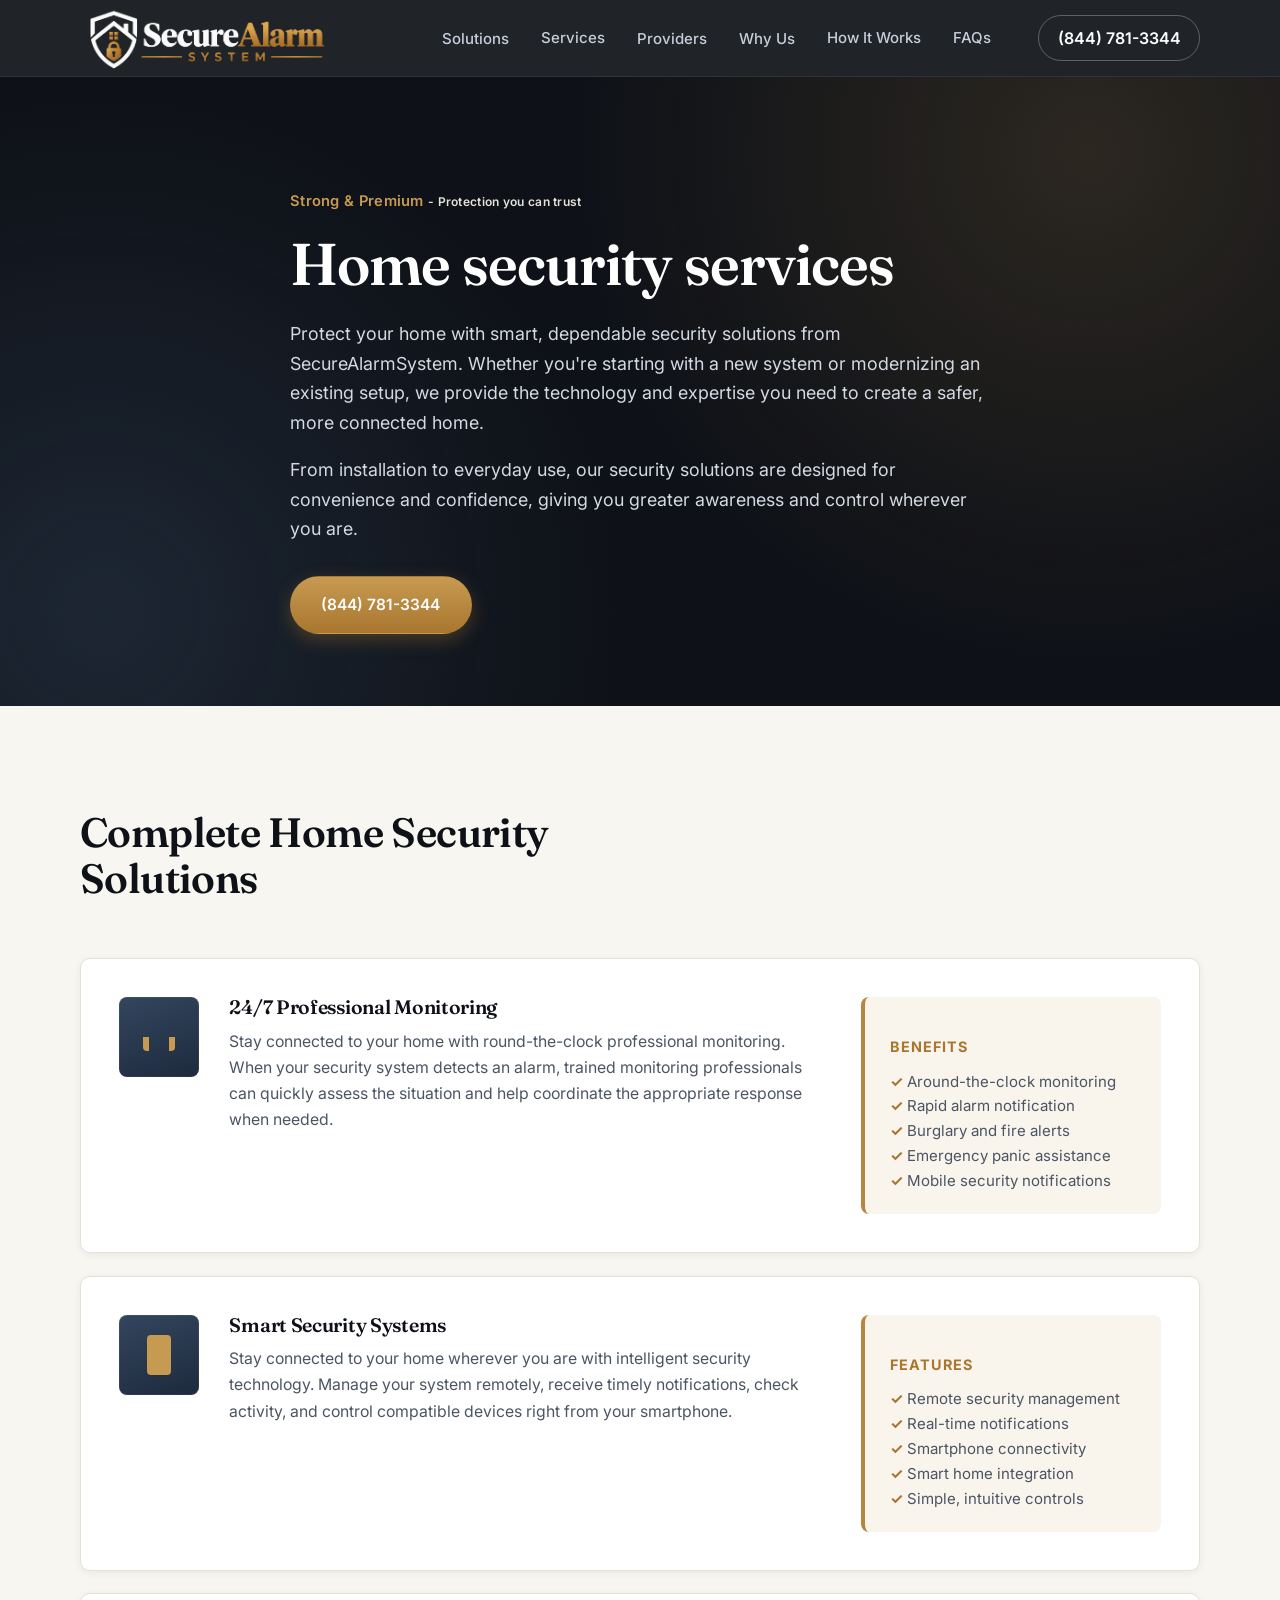
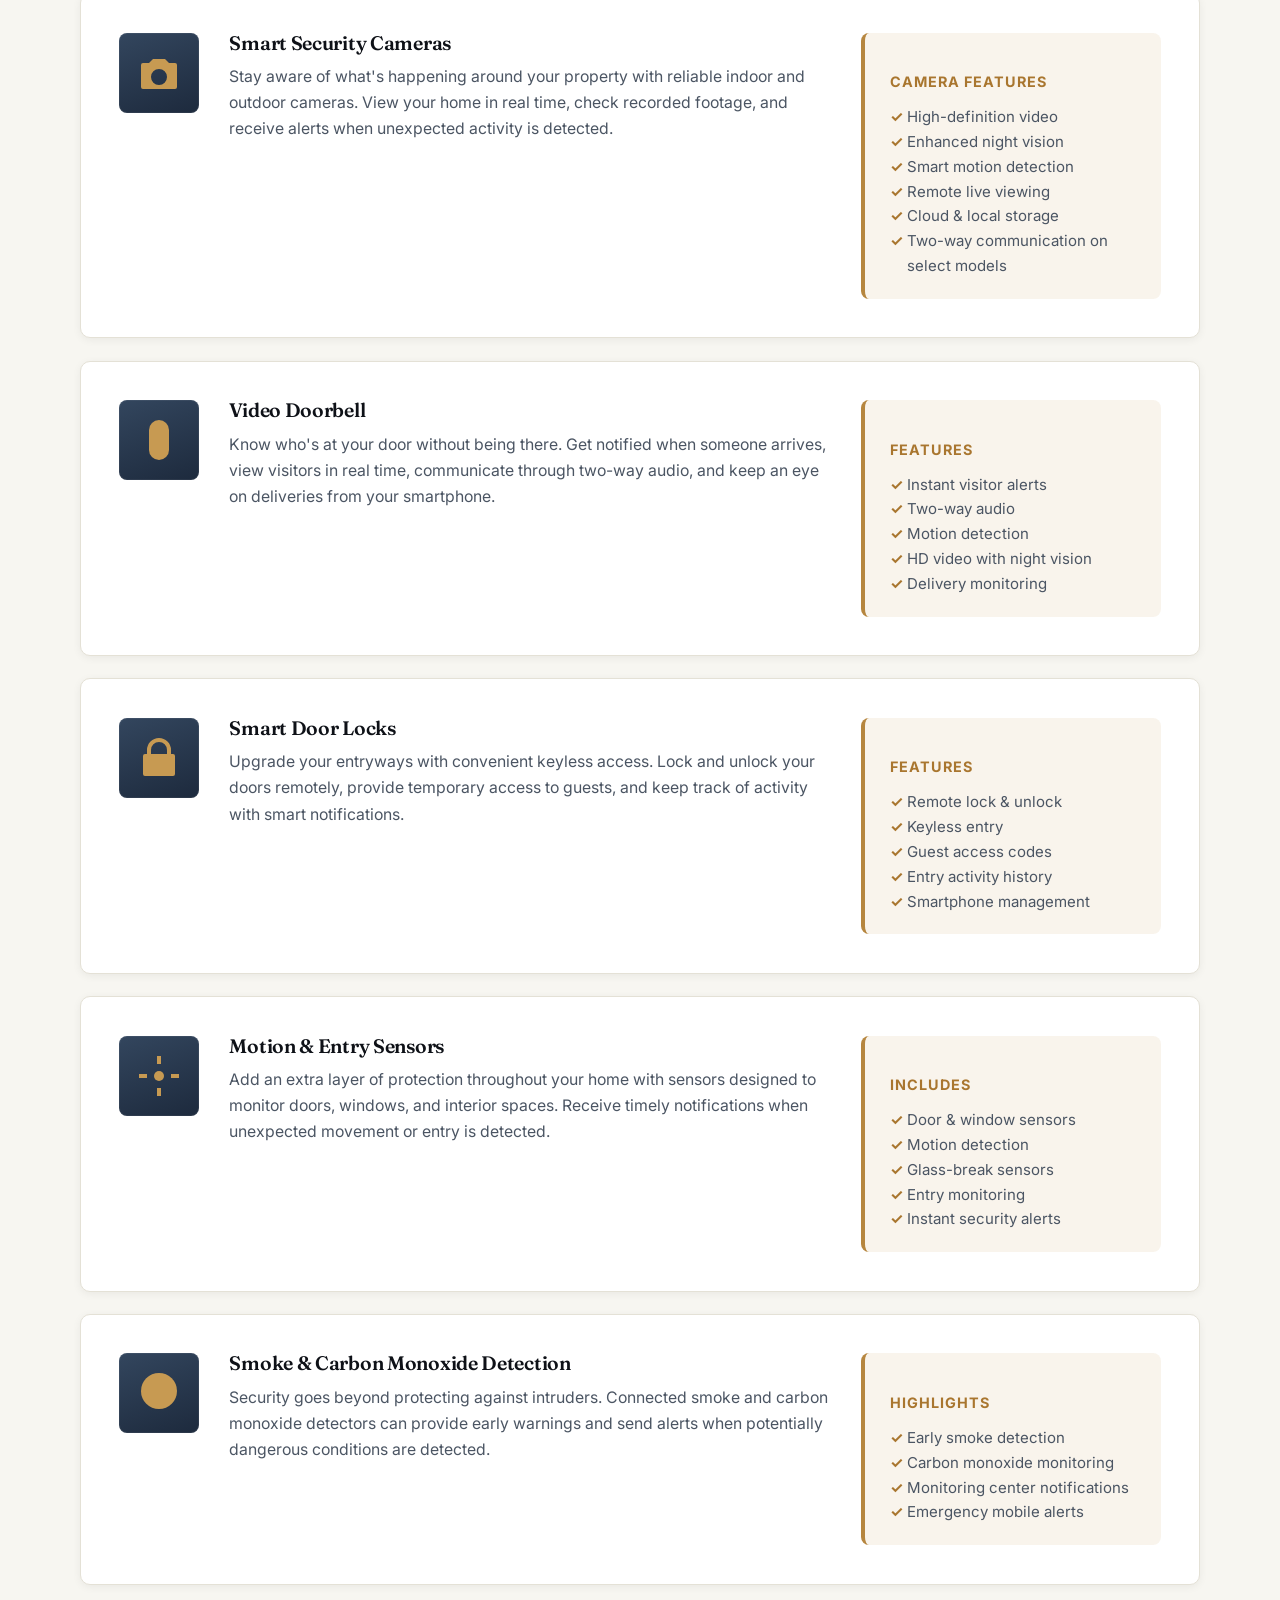
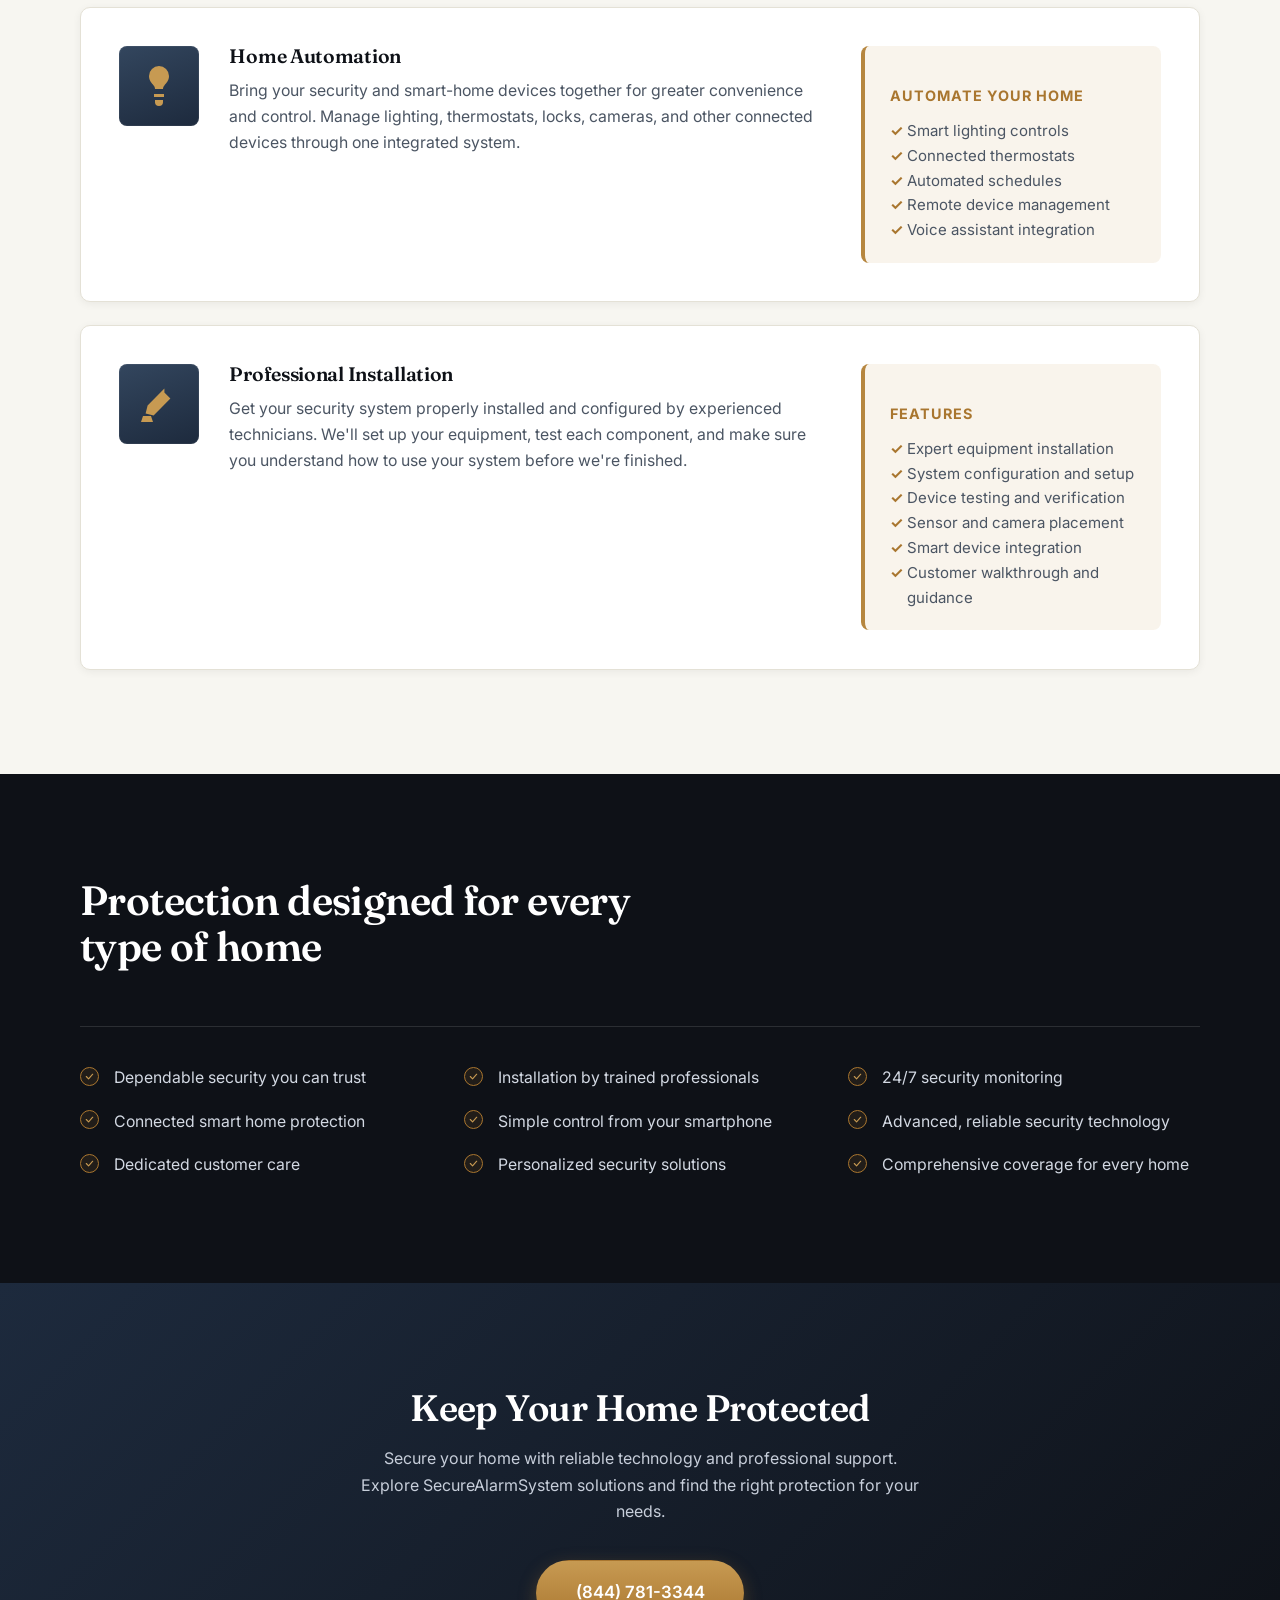
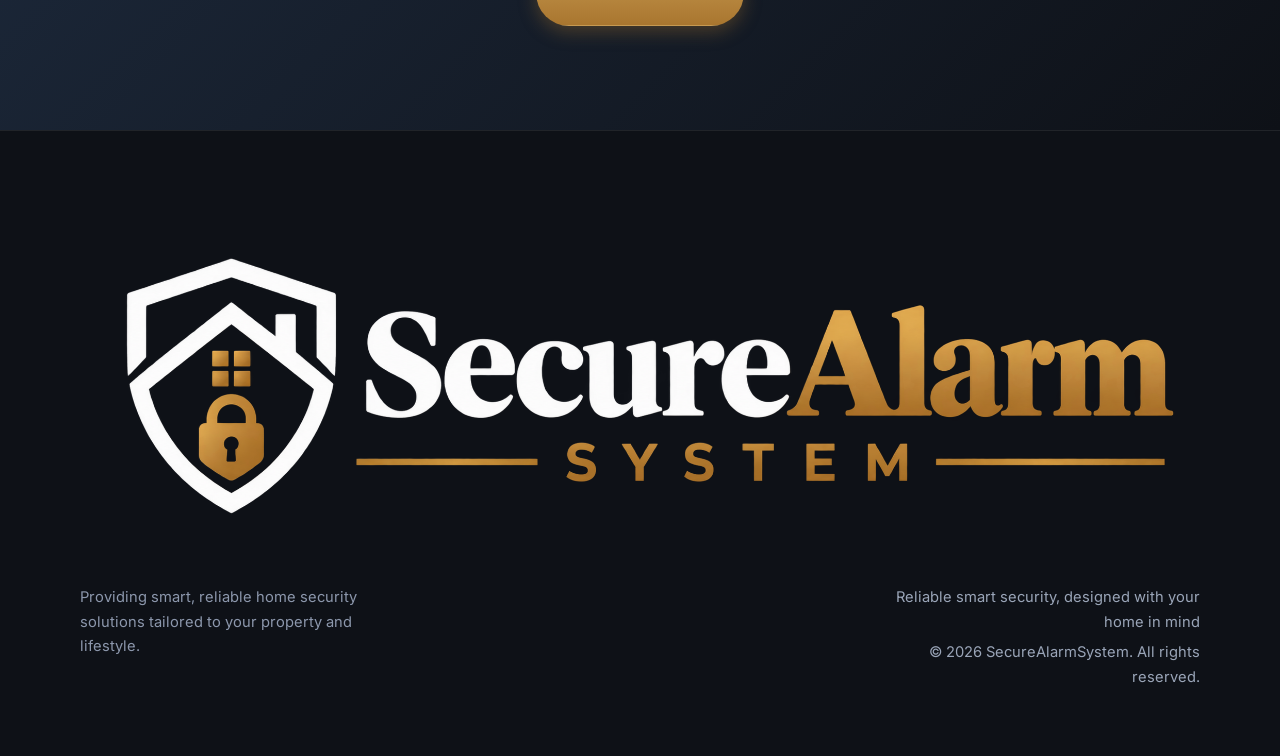
==== services.html @ 773af035 "Initial commit" ====
<!DOCTYPE html>
<html lang="en">

<head>
  <meta charset="UTF-8">
  <meta name="viewport" content="width=device-width, initial-scale=1.0">
  <title>Home Security Services | SecureAlarmSystem</title>
  <link rel="preconnect" href="https://fonts.googleapis.com">
  <link rel="preconnect" href="https://fonts.gstatic.com" crossorigin>
  <link
    href="https://fonts.googleapis.com/css2?family=Fraunces:opsz,wght@9..144,500;9..144,600;9..144,700;9..144,900&family=Inter:wght@400;500;600;700&display=swap"
    rel="stylesheet">
  <link rel="stylesheet" href="assets/css/styles.css">
</head>

<body>

  <!-- ============ HEADER ============ -->
  <header class="site-header" id="siteHeader">
    <div class="header-inner">
      <a href="index.html" class="logo">
        <img src="/assets/images/logo.png" width=250/>
      </a>

      <nav class="main-nav" id="mainNav">
        <ul>
          <li class="has-dropdown">
            <button class="nav-link dropdown-toggle" aria-expanded="false">Solutions</button>
            <ul class="dropdown">
              <li><a href="index.html#alarms">Complete Security Systems</a></li>
              <li><a href="index.html#cameras">Smart Camera Solutions</a></li>
              <li><a href="index.html#doorbell">Doorbell Security</a></li>
              <li><a href="index.html#locks">Keyless Entry Solutions</a></li>
              <li><a href="index.html#sensors">Perimeter &amp; Motion Protection</a></li>
              <li><a href="index.html#smoke">Fire &amp; Carbon Monoxide Protection</a></li>
            </ul>
          </li>
          <li><a class="nav-link" href="services.html">Services</a></li>
          <li class="has-dropdown">
            <button class="nav-link dropdown-toggle" aria-expanded="false">Providers</button>
            <ul class="dropdown">
              <li><a href="brands/adt.html">ADT</a></li>
              <li><a href="brands/vivint.html">Vivint</a></li>
            </ul>
          </li>
          <li class="has-dropdown">
            <button class="nav-link dropdown-toggle" aria-expanded="false">Why Us</button>
            <ul class="dropdown">
              <li><a href="index.html#technology">Smart Technology</a></li>
              <li><a href="index.html#custom">Customized Protection</a></li>
              <li><a href="index.html#support">Customer Support</a></li>
            </ul>
          </li>
          <li><a class="nav-link" href="index.html#how-it-works">How It Works</a></li>
          <li><a class="nav-link" href="index.html#faqs">FAQs</a></li>
        </ul>
      </nav>

      <a href="tel:+18447813344" class="header-phone">(844) 781-3344</a>
      <button class="menu-toggle" id="menuToggle" aria-label="Toggle menu" aria-expanded="false">
        <span></span><span></span><span></span>
      </button>
    </div>
  </header>

  <!-- ============ PAGE HERO ============ -->
  <section class="hero hero-compact">
    <div class="hero-inner hero-inner-compact">
      <div class="hero-copy">
        <p class="hero-kicker">Strong & Premium <span style="color: var(--line); font-size: 12px;"> - Protection you can
            trust</span></p>
        <h1>Home security services</h1>
        <p class="hero-lead">
          Protect your home with smart, dependable security solutions from SecureAlarmSystem. Whether you're starting with a
          new system or modernizing an existing setup, we provide the technology and expertise you need to create a
          safer, more connected home.
        </p>
        <p class="hero-lead">
          From installation to everyday use, our security solutions are designed for convenience and confidence, giving
          you greater awareness and control wherever you are.
        </p>
        <div class="hero-actions">
          <a href="tel:+18447813344" class="btn btn-primary">(844) 781-3344</a>
        </div>
      </div>
    </div>
  </section>

  <!-- ============ SERVICES LIST ============ -->
  <section class="services" id="services">
    <div class="section-inner">
      <div class="section-head">
        <h2>Complete Home Security Solutions</h2>
      </div>

      <div class="service-rows">
        <div class="service-row">
          <div class="service-content">
            <span class="service-icon" data-icon="monitoring"></span>
            <div class="service-description">
              <h3>24/7 Professional Monitoring</h3>
              <p>Stay connected to your home with round-the-clock professional monitoring. When your security system
                detects an alarm, trained monitoring professionals can quickly assess the situation and help coordinate
                the appropriate response when needed.</p>
            </div>
            <div class="service-features">
              <p class="service-label">Benefits</p>
              <ul class="feature-list">
                <li>Around-the-clock monitoring</li>
                <li>Rapid alarm notification</li>
                <li>Burglary and fire alerts</li>
                <li>Emergency panic assistance</li>
                <li>Mobile security notifications</li>
              </ul>
            </div>
          </div>
        </div>

        <div class="service-row">
          <div class="service-content">
            <span class="service-icon" data-icon="smart"></span>
            <div class="service-description">
              <h3>Smart Security Systems</h3>
              <p>Stay connected to your home wherever you are with intelligent security technology. Manage your system
                remotely, receive timely notifications, check activity, and control compatible devices right from your
                smartphone.</p>
            </div>
            <div class="service-features">
              <p class="service-label">Features</p>
              <ul class="feature-list">
                <li>Remote security management</li>
                <li>Real-time notifications</li>
                <li>Smartphone connectivity</li>
                <li>Smart home integration</li>
                <li>Simple, intuitive controls</li>
              </ul>
            </div>
          </div>
        </div>

        <div class="service-row">
          <div class="service-content">
            <span class="service-icon" data-icon="camera"></span>
            <div class="service-description">
              <h3>Smart Security Cameras</h3>
              <p>Stay aware of what's happening around your property with reliable indoor and outdoor cameras. View your
                home in real time, check recorded footage, and receive alerts when unexpected activity is detected.</p>
            </div>
            <div class="service-features">
              <p class="service-label">Camera Features</p>
              <ul class="feature-list">
                <li>High-definition video</li>
                <li>Enhanced night vision</li>
                <li>Smart motion detection</li>
                <li>Remote live viewing</li>
                <li>Cloud &amp; local storage</li>
                <li>Two-way communication on select models</li>
              </ul>
            </div>
          </div>
        </div>

        <div class="service-row">
          <div class="service-content">
            <span class="service-icon" data-icon="doorbell"></span>
            <div class="service-description">
              <h3>Video Doorbell</h3>
              <p>Know who's at your door without being there. Get notified when someone arrives, view visitors in real
                time, communicate through two-way audio, and keep an eye on deliveries from your smartphone.</p>

            </div>
            <div class="service-features">
              <p class="service-label">Features</p>
              <ul class="feature-list">
                <li>Instant visitor alerts</li>
                <li>Two-way audio</li>
                <li>Motion detection</li>
                <li>HD video with night vision</li>
                <li>Delivery monitoring</li>
              </ul>
            </div>

          </div>
        </div>

        <div class="service-row">
          <div class="service-content">
            <span class="service-icon" data-icon="lock"></span>
            <div class="service-description">
              <h3>Smart Door Locks</h3>
              <p>Upgrade your entryways with convenient keyless access. Lock and unlock your doors remotely, provide
                temporary access to guests, and keep track of activity with smart notifications.</p>

            </div>
            <div class="service-features">
              <p class="service-label">Features</p>
              <ul class="feature-list">
                <li>Remote lock &amp; unlock</li>
                <li>Keyless entry</li>
                <li>Guest access codes</li>
                <li>Entry activity history</li>
                <li>Smartphone management</li>
              </ul>
            </div>
          </div>
        </div>

        <div class="service-row">
          <div class="service-content">
            <span class="service-icon" data-icon="sensor"></span>
            <div class="service-description">
              <h3>Motion &amp; Entry Sensors</h3>
              <p>Add an extra layer of protection throughout your home with sensors designed to monitor doors, windows,
                and interior spaces. Receive timely notifications when unexpected movement or entry is detected.</p>
            </div>
            <div class="service-features">
              <p class="service-label">Includes</p>
              <ul class="feature-list">
                <li>Door &amp; window sensors</li>
                <li>Motion detection</li>
                <li>Glass-break sensors</li>
                <li>Entry monitoring</li>
                <li>Instant security alerts</li>
              </ul>
            </div>
          </div>
        </div>

        <div class="service-row">
          <div class="service-content">
            <span class="service-icon" data-icon="smoke"></span>
            <div class="service-description">
              <h3>Smoke &amp; Carbon Monoxide Detection</h3>
              <p>Security goes beyond protecting against intruders. Connected smoke and carbon monoxide detectors can
                provide early warnings and send alerts when potentially dangerous conditions are detected.</p>
            </div>
            <div class="service-features">
              <p class="service-label">Highlights</p>
              <ul class="feature-list">
                <li>Early smoke detection</li>
                <li>Carbon monoxide monitoring</li>
                <li>Monitoring center notifications</li>
                <li>Emergency mobile alerts</li>
              </ul>
            </div>
          </div>
        </div>

        <div class="service-row">
          <div class="service-content">
            <span class="service-icon" data-icon="automation"></span>
            <div class="service-description">

              <h3>Home Automation</h3>
              <p>Bring your security and smart-home devices together for greater convenience and control. Manage
                lighting,
                thermostats, locks, cameras, and other connected devices through one integrated system.</p>
            </div>
            <div class="service-features">
              <p class="service-label">Automate Your Home</p>
              <ul class="feature-list">
                <li>Smart lighting controls</li>
                <li>Connected thermostats</li>
                <li>Automated schedules</li>
                <li>Remote device management</li>
                <li>Voice assistant integration</li>
              </ul>
            </div>
          </div>
        </div>

        <div class="service-row">
          <div class="service-content">
            <span class="service-icon" data-icon="install"></span>
            <div class="service-description">

              <h3>Professional Installation</h3>
              <p>Get your security system properly installed and configured by experienced technicians. We'll set up
                your
                equipment, test each component, and make sure you understand how to use your system before we're
                finished.
              </p>
            </div>
            <div class="service-features">
              <p class="service-label">Features</p>
              <ul class="feature-list">
                <li>Expert equipment installation</li>
                <li>System configuration and setup</li>
                <li>Device testing and verification</li>
                <li>Sensor and camera placement</li>
                <li>Smart device integration</li>
                <li>Customer walkthrough and guidance</li>
              </ul>
            </div>
          </div>
        </div>

      </div>
    </div>
  </section>

  <!-- ============ WHY CHOOSE ============ -->
  <section class="why-choose">
    <div class="section-inner">
      <div class="section-head light">
        <h2>Protection designed for every type of home</h2>
      </div>

      <ul class="checklist">
        <li>Dependable security you can trust</li>
        <li>Installation by trained professionals</li>
        <li>24/7 security monitoring</li>
        <li>Connected smart home protection</li>
        <li>Simple control from your smartphone</li>
        <li>Advanced, reliable security technology</li>
        <li>Dedicated customer care</li>
        <li>Personalized security solutions</li>
        <li>Comprehensive coverage for every home</li>
      </ul>
    </div>
  </section>

  <!-- ============ CTA ============ -->
  <section class="cta">
    <div class="section-inner cta-inner">
      <h2>Keep Your Home Protected</h2>
      <p>Secure your home with reliable technology and professional support. Explore SecureAlarmSystem solutions and find
        the right protection for your needs.</p>
      <a href="tel:+18447813344" class="btn btn-primary btn-large">(844) 781-3344</a>
    </div>
  </section>

  <!-- ============ FOOTER ============ -->
  <footer class="site-footer">
    <div class="section-inner footer-inner">
      <a href="#" class="logo footer-logo"><img src="/assets/images/logo.png"/></a>
      <div class="parent">
        <div>
          <p>Providing smart, reliable home security solutions tailored to your property and lifestyle.</p>
        </div>
        <div class="footer-tagline">
          <p>Reliable smart security, designed with your home in mind</p>
          <p class="footer-copy">&copy; 2026 SecureAlarmSystem. All rights reserved.</p>
        </div>
      </div>
    </div>
  </footer>

  <button id="backToTop" class="back-to-top" aria-label="Back to top">&uarr;</button>

  <script src="https://code.jquery.com/jquery-3.7.1.min.js"></script>
  <script src="assets/js/script.js"></script>
</body>

</html>
---- assets/css/styles.css ----
/* =========================================================
   HomeSafeAlarm — stylesheet
   Palette (premium, product-brand direction):
     --ink       #0E1117  (obsidian — dark sections/text)
     --ink-2     #171B24  (raised panel on obsidian)
     --steel     #1D2A3D  (deep graphite-blue — brand dark)
     --steel-2   #33465E  (illustration line blue)
     --brass     #A9762F  (signature accent — metal/vault, not a stock orange)
     --brass-lt  #C79A52  (accent hover / gradient highlight)
     --paper     #F7F6F1  (warm bone background)
     --line      #E4E1D6  (hairline borders on paper)
     --slate     #4B5563  (body text)
   Type:
     Display/headings: 'Fraunces' (optical-size serif — confident, editorial)
     Body / UI:         'Inter'
   Edit the :root variables below to re-theme the whole site.
   ========================================================= */

:root {
  --ink: #0E1117;
  --ink-2: #171B24;
  --steel: #1D2A3D;
  --steel-2: #33465E;
  --brass: #A9762F;
  --brass-lt: #C79A52;
  --paper: #F7F6F1;
  --line: #E4E1D6;
  --slate: #4B5563;
  --white: #FFFFFF;

  /* legacy aliases kept so every component below still resolves */
  --amber: var(--brass);
  --amber-dark: #8E6226;

  --font-head: 'Fraunces', Georgia, serif;
  --font-body: 'Inter', Arial, sans-serif;

  --max-w: 1200px;
  --radius: 10px;
  --radius-sm: 8px;
  --radius-pill: 999px;

  --shadow-sm: 0 2px 8px rgba(14, 17, 23, .06);
  --shadow-md: 0 12px 32px rgba(14, 17, 23, .10);
  --shadow-lg: 0 24px 60px rgba(14, 17, 23, .20);
}

*,
*::before,
*::after {
  box-sizing: border-box;
}

html {
  scroll-behavior: smooth;
}

body {
  margin: 0;
  font-family: var(--font-body);
  color: var(--slate);
  background: var(--paper);
  line-height: 1.65;
  -webkit-font-smoothing: antialiased;
}

h1,
h2,
h3 {
  font-family: var(--font-head);
  font-optical-sizing: auto;
  color: var(--ink);
  margin: 0;
  line-height: 1.12;
  letter-spacing: -0.015em;
  font-weight: 600;
}

p {
  margin: 0 0 1em;
}

a {
  color: inherit;
  text-decoration: none;
}

ul,
ol {
  list-style: none;
  margin: 0;
  padding: 0;
}

img,
svg {
  display: block;
  max-width: 100%;
}

button {
  font-family: inherit;
  cursor: pointer;
}

:focus-visible {
  outline: 2px solid var(--brass);
  outline-offset: 3px;
}

.section-inner {
  max-width: var(--max-w);
  margin: 0 auto;
  padding: 6.5rem 2.5rem;
}

.section-head {
  max-width: 640px;
  margin-bottom: 3.5rem;
}

.section-head h2 {
  font-size: clamp(1.9rem, 3.2vw, 2.6rem);
  margin-bottom: .7rem;
  font-weight: 600;
}

.section-head p {
  font-size: 1.08rem;
  color: var(--slate);
  margin: 0;
}

.section-head.light h2 {
  color: var(--white);
}

.section-head.light p {
  color: #AEB6C4;
}

/* ---------------- Buttons ---------------- */
.btn {
  display: inline-flex;
  align-items: center;
  justify-content: center;
  gap: .5rem;
  padding: .95rem 1.9rem;
  font-family: var(--font-body);
  font-weight: 600;
  font-size: .97rem;
  border-radius: var(--radius-pill);
  border: 1.5px solid transparent;
  transition: transform .18s ease, box-shadow .18s ease, background .18s ease, border-color .18s ease, color .18s ease;
}

.btn-primary {
  background: linear-gradient(180deg, var(--brass-lt), var(--brass));
  color: var(--white);
  box-shadow: 0 6px 18px rgba(169, 118, 47, .35);
}

.btn-primary:hover {
  transform: translateY(-2px);
  box-shadow: 0 10px 26px rgba(169, 118, 47, .45);
}

.btn-ghost {
  border-color: rgba(255, 255, 255, .32);
  color: var(--white);
  background: rgba(255, 255, 255, .04);
}

.btn-ghost:hover {
  border-color: rgba(255, 255, 255, .7);
  background: rgba(255, 255, 255, .1);
  transform: translateY(-2px);
}

.btn-large {
  padding: 1.15rem 2.4rem;
  font-size: 1.05rem;
}

/* ---------------- Header ---------------- */
.site-header {
  position: sticky;
  top: 0;
  z-index: 100;
  background: rgba(14, 17, 23, .92);
  backdrop-filter: blur(10px);
  border-bottom: 1px solid rgba(255, 255, 255, .07);
  transition: box-shadow .2s ease, background .2s ease;
}

.site-header.scrolled {
  background: rgba(14, 17, 23, .98);
  box-shadow: 0 8px 24px rgba(0, 0, 0, .25);
}

.header-inner {
  max-width: var(--max-w);
  margin: 0 auto;
  padding: 0 2.5rem;
  height: 76px;
  display: flex;
  align-items: center;
  gap: 2rem;
}

.logo {
  display: flex;
  align-items: center;
  gap: .6rem;
  font-family: var(--font-head);
  font-weight: 600;
  font-size: 1.28rem;
  color: var(--white);
  margin-right: auto;
  letter-spacing: -0.01em;
}

.logo-mark {
  color: var(--ink);
  display: flex;
  background: linear-gradient(160deg, var(--brass-lt), var(--brass));
  border-radius: 50%;
  padding: 5px;
  box-shadow: 0 2px 10px rgba(169, 118, 47, .4);
}

.main-nav {
  display: flex;
}

.main-nav>ul {
  display: flex;
  align-items: center;
  gap: .1rem;
}

.nav-link {
  background: none;
  border: none;
  color: #C7CEDA;
  font-family: var(--font-body);
  font-size: .94rem;
  font-weight: 500;
  padding: 1.6rem .95rem;
  display: inline-block;
  position: relative;
}

.nav-link::after {
  content: '';
  position: absolute;
  left: .95rem;
  right: .95rem;
  bottom: 1.35rem;
  height: 1.5px;
  background: var(--brass);
  transform: scaleX(0);
  transform-origin: left;
  transition: transform .2s ease;
}

.nav-link:hover {
  color: var(--white);
}

.nav-link:hover::after {
  transform: scaleX(1);
}

.has-dropdown {
  position: relative;
}

.dropdown {
  position: absolute;
  top: 100%;
  left: 0;
  min-width: 230px;
  background: var(--white);
  border-radius: var(--radius);
  border: 1px solid var(--line);
  box-shadow: var(--shadow-lg);
  padding: .6rem 0;
  opacity: 0;
  visibility: hidden;
  transform: translateY(6px);
  transition: opacity .15s ease, transform .15s ease, visibility .15s;
}

.has-dropdown.open .dropdown {
  opacity: 1;
  visibility: visible;
  transform: translateY(0);
}

.dropdown li a {
  display: block;
  padding: .6rem 1.2rem;
  color: var(--ink);
  font-size: .93rem;
  font-weight: 500;
}

.dropdown li a:hover {
  background: var(--paper);
  color: var(--brass);
}

.header-phone {
  color: var(--white);
  font-weight: 600;
  font-family: var(--font-body);
  border: 1.5px solid rgba(255, 255, 255, .28);
  padding: .55rem 1.15rem;
  border-radius: var(--radius-pill);
  white-space: nowrap;
  transition: border-color .18s ease, color .18s ease;
}

.header-phone:hover {
  border-color: var(--brass);
  color: var(--brass-lt);
}

.menu-toggle {
  display: none;
  flex-direction: column;
  gap: 5px;
  background: none;
  border: none;
  padding: .4rem;
}

.menu-toggle span {
  width: 22px;
  height: 2px;
  background: var(--white);
  display: block;
}

/* ---------------- Hero ---------------- */
.hero {
  position: relative;
  overflow: hidden;
  background:
    radial-gradient(circle at 85% 12%, rgba(199, 154, 82, .16), transparent 42%),
    radial-gradient(circle at 8% 85%, rgba(51, 70, 94, .4), transparent 40%),
    var(--ink);
}

.hero-inner {
  max-width: var(--max-w);
  margin: 0 auto;
  padding: 7rem 2.5rem 6rem;
  display: grid;
  grid-template-columns: 1.05fr .95fr;
  gap: 3.5rem;
  align-items: center;
}

.hero-kicker {
  color: var(--brass-lt);
  font-weight: 600;
  font-size: .92rem;
  letter-spacing: .02em;
  margin-bottom: 1.1rem;
}

.hero h1 {
  font-size: clamp(2.5rem, 4.6vw, 3.7rem);
  color: var(--white);
  margin-bottom: 1.4rem;
  max-width: 17ch;
  font-weight: 600;
}

.hero-lead {
  color: #D3D9E3;
  font-size: 1.12rem;
  max-width: 52ch;
}

.hero-sub {
  color: #9AA5B8;
  font-size: .99rem;
  max-width: 52ch;
}

.hero-actions {
  display: flex;
  gap: 1rem;
  flex-wrap: wrap;
  margin-top: 2rem;
}

.trust-bar {
  display: flex;
  flex-wrap: wrap;
  gap: 2.2rem;
  margin-top: 3rem;
  padding-top: 2rem;
  border-top: 1px solid rgba(255, 255, 255, .12);
}

.trust-bar div {
  min-width: 120px;
}

.trust-bar strong {
  display: block;
  font-family: var(--font-head);
  color: var(--white);
  font-size: 1.5rem;
  font-weight: 600;
}

.trust-bar span {
  color: #8C97AC;
  font-size: .84rem;
}

.hero-visual {
  display: flex;
  justify-content: center;
  position: relative;
}

.hero-visual::before {
  content: '';
  position: absolute;
  inset: 8% 14%;
  background: radial-gradient(circle, rgba(169, 118, 47, .22), transparent 70%);
  filter: blur(10px);
}

.house-schematic {
  width: 100%;
  max-width: 400px;
  position: relative;
  filter: drop-shadow(0 30px 40px rgba(0, 0, 0, .35));
}

.sensor-node circle:first-child {
  fill: var(--brass-lt);
}

.sensor-node .pulse {
  fill: none;
  stroke: var(--brass-lt);
  stroke-width: 1.4;
  transform-origin: center;
  animation: pulseRing 2.6s ease-out infinite;
  animation-delay: var(--d);
}

@keyframes pulseRing {
  0% {
    transform: scale(.4);
    opacity: .9;
  }

  80% {
    transform: scale(1.9);
    opacity: 0;
  }

  100% {
    opacity: 0;
  }
}

@media (prefers-reduced-motion:reduce) {
  .sensor-node .pulse {
    animation: none;
    opacity: .5;
  }
}

/* ---------------- Solutions ---------------- */
.solutions-list {
  display: grid;
  grid-template-columns: repeat(2, 1fr);
  gap: 1.4rem;
}

.solutions-list li {
  display: flex;
  gap: 1.3rem;
  padding: 2.1rem;
  background: var(--white);
  border: 1px solid var(--line);
  border-radius: var(--radius);
  box-shadow: var(--shadow-sm);
  transition: transform .2s ease, box-shadow .2s ease, border-color .2s ease;
}

.solutions-list li:hover {
  transform: translateY(-3px);
  box-shadow: var(--shadow-md);
  border-color: #D9CBB0;
}

.solutions-list h3 {
  font-size: 1.12rem;
  margin-bottom: .4rem;
  font-weight: 600;
}

.solutions-list p {
  font-size: .95rem;
  margin: 0;
}

.sol-icon {
  flex: none;
  width: 48px;
  height: 48px;
  border-radius: var(--radius-sm);
  background: linear-gradient(160deg, var(--steel-2), var(--steel));
  position: relative;
  box-shadow: inset 0 0 0 1px rgba(255, 255, 255, .06);
}

.sol-icon::before {
  content: '';
  position: absolute;
  inset: 13px;
  background-color: var(--brass-lt);
  -webkit-mask-size: contain;
  mask-size: contain;
  -webkit-mask-repeat: no-repeat;
  mask-repeat: no-repeat;
  -webkit-mask-position: center;
  mask-position: center;
}

.sol-icon[data-icon="alarm"]::before {
  -webkit-mask-image: url("data:image/svg+xml,%3Csvg xmlns='http://www.w3.org/2000/svg' viewBox='0 0 24 24'%3E%3Cpath d='M12 2a7 7 0 00-7 7v4l-2 3v1h18v-1l-2-3V9a7 7 0 00-7-7zm0 20a2.5 2.5 0 002.45-2H9.55A2.5 2.5 0 0012 22z'/%3E%3C/svg%3E");
  mask-image: url("data:image/svg+xml,%3Csvg xmlns='http://www.w3.org/2000/svg' viewBox='0 0 24 24'%3E%3Cpath d='M12 2a7 7 0 00-7 7v4l-2 3v1h18v-1l-2-3V9a7 7 0 00-7-7zm0 20a2.5 2.5 0 002.45-2H9.55A2.5 2.5 0 0012 22z'/%3E%3C/svg%3E");
}

.sol-icon[data-icon="camera"]::before {
  -webkit-mask-image: url("data:image/svg+xml,%3Csvg xmlns='http://www.w3.org/2000/svg' viewBox='0 0 24 24'%3E%3Cpath d='M4 7h3l2-2h6l2 2h3a1 1 0 011 1v11a1 1 0 01-1 1H4a1 1 0 01-1-1V8a1 1 0 011-1zm8 3a4 4 0 100 8 4 4 0 000-8z'/%3E%3C/svg%3E");
  mask-image: url("data:image/svg+xml,%3Csvg xmlns='http://www.w3.org/2000/svg' viewBox='0 0 24 24'%3E%3Cpath d='M4 7h3l2-2h6l2 2h3a1 1 0 011 1v11a1 1 0 01-1 1H4a1 1 0 01-1-1V8a1 1 0 011-1zm8 3a4 4 0 100 8 4 4 0 000-8z'/%3E%3C/svg%3E");
}

.sol-icon[data-icon="doorbell"]::before {
  -webkit-mask-image: url("data:image/svg+xml,%3Csvg xmlns='http://www.w3.org/2000/svg' viewBox='0 0 24 24'%3E%3Crect x='7' y='2' width='10' height='20' rx='5'/%3E%3C/svg%3E");
  mask-image: url("data:image/svg+xml,%3Csvg xmlns='http://www.w3.org/2000/svg' viewBox='0 0 24 24'%3E%3Crect x='7' y='2' width='10' height='20' rx='5'/%3E%3C/svg%3E");
}

.sol-icon[data-icon="lock"]::before {
  -webkit-mask-image: url("data:image/svg+xml,%3Csvg xmlns='http://www.w3.org/2000/svg' viewBox='0 0 24 24'%3E%3Cpath d='M6 10V8a6 6 0 1112 0v2h1a1 1 0 011 1v9a1 1 0 01-1 1H5a1 1 0 01-1-1v-9a1 1 0 011-1h1zm2 0h8V8a4 4 0 00-8 0v2z'/%3E%3C/svg%3E");
  mask-image: url("data:image/svg+xml,%3Csvg xmlns='http://www.w3.org/2000/svg' viewBox='0 0 24 24'%3E%3Cpath d='M6 10V8a6 6 0 1112 0v2h1a1 1 0 011 1v9a1 1 0 01-1 1H5a1 1 0 01-1-1v-9a1 1 0 011-1h1zm2 0h8V8a4 4 0 00-8 0v2z'/%3E%3C/svg%3E");
}

.sol-icon[data-icon="sensor"]::before {
  -webkit-mask-image: url("data:image/svg+xml,%3Csvg xmlns='http://www.w3.org/2000/svg' viewBox='0 0 24 24'%3E%3Ccircle cx='12' cy='12' r='2.5'/%3E%3Cpath d='M12 2v4M12 18v4M2 12h4M18 12h4' stroke='%23000' stroke-width='2' fill='none'/%3E%3C/svg%3E");
  mask-image: url("data:image/svg+xml,%3Csvg xmlns='http://www.w3.org/2000/svg' viewBox='0 0 24 24'%3E%3Ccircle cx='12' cy='12' r='2.5'/%3E%3Cpath d='M12 2v4M12 18v4M2 12h4M18 12h4' stroke='%23000' stroke-width='2' fill='none'/%3E%3C/svg%3E");
}

.sol-icon[data-icon="smoke"]::before {
  -webkit-mask-image: url("data:image/svg+xml,%3Csvg xmlns='http://www.w3.org/2000/svg' viewBox='0 0 24 24'%3E%3Ccircle cx='12' cy='11' r='9'/%3E%3C/svg%3E");
  mask-image: url("data:image/svg+xml,%3Csvg xmlns='http://www.w3.org/2000/svg' viewBox='0 0 24 24'%3E%3Ccircle cx='12' cy='11' r='9'/%3E%3C/svg%3E");
}

.sol-icon[data-icon="install"]::before {
  -webkit-mask-image: url("data:image/svg+xml,%3Csvg xmlns='http://www.w3.org/2000/svg' viewBox='0 0 24 24'%3E%3Cpath d='M14.7 6.3l3 3-8.4 8.4-4-1 1-4 8.4-8.4zM3 21h6l-1-3H4l-1 3z'/%3E%3C/svg%3E");
  mask-image: url("data:image/svg+xml,%3Csvg xmlns='http://www.w3.org/2000/svg' viewBox='0 0 24 24'%3E%3Cpath d='M14.7 6.3l3 3-8.4 8.4-4-1 1-4 8.4-8.4zM3 21h6l-1-3H4l-1 3z'/%3E%3C/svg%3E");
}

.sol-icon[data-icon="upgrade"]::before {
  -webkit-mask-image: url("data:image/svg+xml,%3Csvg xmlns='http://www.w3.org/2000/svg' viewBox='0 0 24 24'%3E%3Cpath d='M12 3l6 6h-4v9h-4V9H6l6-6z'/%3E%3C/svg%3E");
  mask-image: url("data:image/svg+xml,%3Csvg xmlns='http://www.w3.org/2000/svg' viewBox='0 0 24 24'%3E%3Cpath d='M12 3l6 6h-4v9h-4V9H6l6-6z'/%3E%3C/svg%3E");
}

/* ---------------- Why Us ---------------- */
.why-us {
  background: var(--white);
  border-top: 1px solid var(--line);
  border-bottom: 1px solid var(--line);
}

.why-grid {
  display: grid;
  grid-template-columns: repeat(3, 1fr);
  gap: 2.8rem 2.4rem;
}

.why-item {
  padding-left: 1.4rem;
  border-left: 2px solid var(--line);
  transition: border-color .2s ease;
}

.why-item:hover {
  border-left-color: var(--brass);
}

.why-index {
  display: block;
  font-family: var(--font-head);
  font-weight: 600;
  font-style: italic;
  font-size: 1rem;
  color: var(--brass);
  margin-bottom: .9rem;
}

.why-item h3 {
  font-size: 1.15rem;
  margin-bottom: .45rem;
  font-weight: 600;
}

.why-item p {
  font-size: .96rem;
  margin: 0;
}

/* ---------------- How it works ---------------- */
.how-it-works {
  background: var(--ink);
}

.timeline {
  display: grid;
  grid-template-columns: repeat(4, 1fr);
  gap: 2rem;
  position: relative;
}

.timeline::before {
  content: '';
  position: absolute;
  top: 23px;
  left: 0;
  right: 0;
  height: 1px;
  background: linear-gradient(90deg, rgba(199, 154, 82, .55), rgba(255, 255, 255, .1));
}

.timeline li {
  position: relative;
  padding-top: 3.6rem;
}

.tl-num {
  position: absolute;
  top: 0;
  left: 0;
  width: 46px;
  height: 46px;
  display: flex;
  align-items: center;
  justify-content: center;
  background: linear-gradient(160deg, var(--brass-lt), var(--brass));
  color: var(--ink);
  font-family: var(--font-head);
  font-weight: 600;
  font-size: .95rem;
  border-radius: 50%;
  box-shadow: 0 6px 18px rgba(169, 118, 47, .35);
}

.timeline h3 {
  color: var(--white);
  font-size: 1.08rem;
  margin-bottom: .45rem;
  font-weight: 600;
}

.timeline p {
  color: #9AA5B8;
  font-size: .93rem;
  margin: 0;
}

/* ---------------- FAQ ---------------- */
.faqs {
  background: var(--paper);
}

.accordion {
  border-top: 1px solid var(--line);
}

.accordion-item {
  border-bottom: 1px solid var(--line);
}

.accordion-trigger {
  width: 100%;
  display: flex;
  align-items: center;
  justify-content: space-between;
  gap: 1rem;
  background: none;
  border: none;
  padding: 1.5rem 0;
  font-family: var(--font-head);
  font-size: 1.06rem;
  font-weight: 600;
  color: var(--ink);
  text-align: left;
}

.accordion-icon {
  flex: none;
  position: relative;
  width: 18px;
  height: 18px;
}

.accordion-icon::before,
.accordion-icon::after {
  content: '';
  position: absolute;
  background: var(--brass);
  top: 50%;
  left: 50%;
  transform: translate(-50%, -50%);
}

.accordion-icon::before {
  width: 14px;
  height: 2px;
}

.accordion-icon::after {
  width: 2px;
  height: 14px;
  transition: transform .2s ease;
}

.accordion-trigger[aria-expanded="true"] .accordion-icon::after {
  transform: translate(-50%, -50%) rotate(90deg) scaleX(0);
}

.accordion-panel {
  max-height: 0;
  overflow: hidden;
  transition: max-height .25s ease;
}

.accordion-panel p {
  padding: 0 0 1.5rem;
  margin: 0;
  font-size: 1rem;
  max-width: 95ch;
}

/* ---------------- CTA ---------------- */
.cta {
  background: linear-gradient(135deg, var(--steel), var(--ink));
}

.cta-inner {
  text-align: center;
  max-width: 640px;
}

.cta h2 {
  color: var(--white);
  margin-bottom: 1.1rem;
  font-size: clamp(1.8rem, 3vw, 2.3rem);
}

.cta p {
  color: #C7CEDA;
  margin-bottom: 2.2rem;
}

/* ---------------- Footer ---------------- */
.site-footer {
  background: var(--ink);
  border-top: 1px solid rgba(255, 255, 255, .08);
}

.footer-inner .parent{
  display: flex;
  justify-content: space-between;
  align-items: flex-start;
  gap: 2rem;
  flex-wrap: wrap;
}

.footer-inner {
  padding: 3.8rem 2.5rem;
}

.footer-logo {
  color: var(--white);
  margin-bottom: .8rem;
  display: inline-block;
}

.footer-inner p {
  color: #8C97AC;
  font-size: .92rem;
  max-width: 34ch;
  margin: 0;
}

.footer-tagline {
  text-align: right;
}

.footer-tagline p {
  margin-bottom: .4rem;
  color: #9AA5B8;
}

.footer-copy {
  color: #5F6B80;
  font-size: .85rem;
}

.footer-legal {
  font-size: .82rem;
  color: #5F6B80;
}

.footer-legal a {
  color: #8C97AC;
}

.footer-legal a:hover {
  color: var(--brass-lt);
}

/* ---------------- Back to top ---------------- */
.back-to-top {
  position: fixed;
  right: 1.5rem;
  bottom: 1.5rem;
  width: 46px;
  height: 46px;
  border-radius: 50%;
  background: linear-gradient(160deg, var(--brass-lt), var(--brass));
  color: var(--white);
  border: none;
  font-size: 1.1rem;
  display: flex;
  align-items: center;
  justify-content: center;
  box-shadow: 0 10px 24px rgba(169, 118, 47, .4);
  opacity: 0;
  visibility: hidden;
  transform: translateY(8px);
  transition: opacity .2s ease, transform .2s ease, visibility .2s;
  z-index: 90;
}

.back-to-top.visible {
  opacity: 1;
  visibility: visible;
  transform: translateY(0);
}

.back-to-top:hover {
  transform: translateY(-2px);
}

/* =========================================================
   Services page — additional components
   (shares all tokens/sections above; used by services.html)
   ========================================================= */

.hero-compact .hero-inner-compact {
  grid-template-columns: 1fr;
  padding-bottom: 4.5rem;
  max-width: 780px;
}

.hero-compact .hero-lead,
.hero-compact .hero-sub {
  max-width: none;
}

.service-rows {
  display: flex;
  flex-direction: column;
  gap: 1.4rem;
}

.service-row {
  display: grid;
  gap: 1.8rem;
  padding: 2.4rem;
  background: var(--white);
  border: 1px solid var(--line);
  border-radius: var(--radius);
  box-shadow: var(--shadow-sm);
  transition: box-shadow .2s ease, transform .2s ease;
}

.service-row:hover {
  box-shadow: var(--shadow-md);
  transform: translateY(-2px);
}

.service-icon {
  width: 80px;
  height: 80px;
  border-radius: var(--radius-sm);
  background: linear-gradient(160deg, var(--steel-2), var(--steel));
  position: relative;
  flex: none;
  box-shadow: inset 0 0 0 1px rgba(255, 255, 255, .06);
}

.service-icon::before {
  content: '';
  position: absolute;
  inset: 16px;
  background-color: var(--brass-lt);
  -webkit-mask-size: contain;
  mask-size: contain;
  -webkit-mask-repeat: no-repeat;
  mask-repeat: no-repeat;
  -webkit-mask-position: center;
  mask-position: center;
}

.service-content{
  display: grid;
    grid-template-columns: 80px 1fr 300px;
    gap: 30px;
}

.service-description h3 {
  font-size: 1.22rem;
  margin-bottom: .6rem;
  font-weight: 600;
}

.service-description p {
  max-width: 64ch;
  font-size: .99rem;
}

.service-features{
  background-color: rgb(190 144 72 / 10%);
  padding: 20px 25px;
  border-radius: 8px;
  border-left: 4px solid #b6863f;
}

.service-label {
  font-family: var(--font-body);
  font-weight: 700;
  font-size: .78rem;
  letter-spacing: .03em;
  color: var(--brass);
  margin: 1.1rem 0 .7rem;
  font-size: 0.9rem;
  text-transform: uppercase;
  letter-spacing: 1px;
}

.feature-list li {
  position: relative;
  padding-left: 1.1rem;
  font-size: .94rem;
  color: var(--slate);
}

.feature-list li::before {
  content: "✓";
  position: absolute;
  left: 0;
  width: 6px;
  height: 6px;
  color: var(--brass);
  font-weight: bold;
}

/* shared icon shapes, mapped onto .service-icon */
.service-icon[data-icon="camera"]::before {
  -webkit-mask-image: url("data:image/svg+xml,%3Csvg xmlns='http://www.w3.org/2000/svg' viewBox='0 0 24 24'%3E%3Cpath d='M4 7h3l2-2h6l2 2h3a1 1 0 011 1v11a1 1 0 01-1 1H4a1 1 0 01-1-1V8a1 1 0 011-1zm8 3a4 4 0 100 8 4 4 0 000-8z'/%3E%3C/svg%3E");
  mask-image: url("data:image/svg+xml,%3Csvg xmlns='http://www.w3.org/2000/svg' viewBox='0 0 24 24'%3E%3Cpath d='M4 7h3l2-2h6l2 2h3a1 1 0 011 1v11a1 1 0 01-1 1H4a1 1 0 01-1-1V8a1 1 0 011-1zm8 3a4 4 0 100 8 4 4 0 000-8z'/%3E%3C/svg%3E");
}

.service-icon[data-icon="doorbell"]::before {
  -webkit-mask-image: url("data:image/svg+xml,%3Csvg xmlns='http://www.w3.org/2000/svg' viewBox='0 0 24 24'%3E%3Crect x='7' y='2' width='10' height='20' rx='5'/%3E%3C/svg%3E");
  mask-image: url("data:image/svg+xml,%3Csvg xmlns='http://www.w3.org/2000/svg' viewBox='0 0 24 24'%3E%3Crect x='7' y='2' width='10' height='20' rx='5'/%3E%3C/svg%3E");
}

.service-icon[data-icon="lock"]::before {
  -webkit-mask-image: url("data:image/svg+xml,%3Csvg xmlns='http://www.w3.org/2000/svg' viewBox='0 0 24 24'%3E%3Cpath d='M6 10V8a6 6 0 1112 0v2h1a1 1 0 011 1v9a1 1 0 01-1 1H5a1 1 0 01-1-1v-9a1 1 0 011-1h1zm2 0h8V8a4 4 0 00-8 0v2z'/%3E%3C/svg%3E");
  mask-image: url("data:image/svg+xml,%3Csvg xmlns='http://www.w3.org/2000/svg' viewBox='0 0 24 24'%3E%3Cpath d='M6 10V8a6 6 0 1112 0v2h1a1 1 0 011 1v9a1 1 0 01-1 1H5a1 1 0 01-1-1v-9a1 1 0 011-1h1zm2 0h8V8a4 4 0 00-8 0v2z'/%3E%3C/svg%3E");
}

.service-icon[data-icon="sensor"]::before {
  -webkit-mask-image: url("data:image/svg+xml,%3Csvg xmlns='http://www.w3.org/2000/svg' viewBox='0 0 24 24'%3E%3Ccircle cx='12' cy='12' r='2.5'/%3E%3Cpath d='M12 2v4M12 18v4M2 12h4M18 12h4' stroke='%23000' stroke-width='2' fill='none'/%3E%3C/svg%3E");
  mask-image: url("data:image/svg+xml,%3Csvg xmlns='http://www.w3.org/2000/svg' viewBox='0 0 24 24'%3E%3Ccircle cx='12' cy='12' r='2.5'/%3E%3Cpath d='M12 2v4M12 18v4M2 12h4M18 12h4' stroke='%23000' stroke-width='2' fill='none'/%3E%3C/svg%3E");
}

.service-icon[data-icon="smoke"]::before {
  -webkit-mask-image: url("data:image/svg+xml,%3Csvg xmlns='http://www.w3.org/2000/svg' viewBox='0 0 24 24'%3E%3Ccircle cx='12' cy='11' r='9'/%3E%3C/svg%3E");
  mask-image: url("data:image/svg+xml,%3Csvg xmlns='http://www.w3.org/2000/svg' viewBox='0 0 24 24'%3E%3Ccircle cx='12' cy='11' r='9'/%3E%3C/svg%3E");
}

.service-icon[data-icon="install"]::before {
  -webkit-mask-image: url("data:image/svg+xml,%3Csvg xmlns='http://www.w3.org/2000/svg' viewBox='0 0 24 24'%3E%3Cpath d='M14.7 6.3l3 3-8.4 8.4-4-1 1-4 8.4-8.4zM3 21h6l-1-3H4l-1 3z'/%3E%3C/svg%3E");
  mask-image: url("data:image/svg+xml,%3Csvg xmlns='http://www.w3.org/2000/svg' viewBox='0 0 24 24'%3E%3Cpath d='M14.7 6.3l3 3-8.4 8.4-4-1 1-4 8.4-8.4zM3 21h6l-1-3H4l-1 3z'/%3E%3C/svg%3E");
}

.service-icon[data-icon="monitoring"]::before {
  -webkit-mask-image: url("data:image/svg+xml,%3Csvg xmlns='http://www.w3.org/2000/svg' viewBox='0 0 24 24'%3E%3Cpath d='M4 12a8 8 0 0116 0v5a2 2 0 01-2 2h-1v-7h3a8 8 0 00-16 0h3v7H6a2 2 0 01-2-2v-5z'/%3E%3C/svg%3E");
  mask-image: url("data:image/svg+xml,%3Csvg xmlns='http://www.w3.org/2000/svg' viewBox='0 0 24 24'%3E%3Cpath d='M4 12a8 8 0 0116 0v5a2 2 0 01-2 2h-1v-7h3a8 8 0 00-16 0h3v7H6a2 2 0 01-2-2v-5z'/%3E%3C/svg%3E");
}

.service-icon[data-icon="smart"]::before {
  -webkit-mask-image: url("data:image/svg+xml,%3Csvg xmlns='http://www.w3.org/2000/svg' viewBox='0 0 24 24'%3E%3Crect x='6' y='2' width='12' height='20' rx='2'/%3E%3C/svg%3E");
  mask-image: url("data:image/svg+xml,%3Csvg xmlns='http://www.w3.org/2000/svg' viewBox='0 0 24 24'%3E%3Crect x='6' y='2' width='12' height='20' rx='2'/%3E%3C/svg%3E");
}

.service-icon[data-icon="automation"]::before {
  -webkit-mask-image: url("data:image/svg+xml,%3Csvg xmlns='http://www.w3.org/2000/svg' viewBox='0 0 24 24'%3E%3Cpath d='M12 2a5 5 0 015 5c0 2.4-1.5 3.7-2.3 4.7-.5.6-.7 1-.7 1.8h-4c0-.8-.2-1.2-.7-1.8C8.5 10.7 7 9.4 7 7a5 5 0 015-5zM9.5 16h5v1.5h-5V16zM10 19h4v1a2 2 0 01-4 0v-1z'/%3E%3C/svg%3E");
  mask-image: url("data:image/svg+xml,%3Csvg xmlns='http://www.w3.org/2000/svg' viewBox='0 0 24 24'%3E%3Cpath d='M12 2a5 5 0 015 5c0 2.4-1.5 3.7-2.3 4.7-.5.6-.7 1-.7 1.8h-4c0-.8-.2-1.2-.7-1.8C8.5 10.7 7 9.4 7 7a5 5 0 015-5zM9.5 16h5v1.5h-5V16zM10 19h4v1a2 2 0 01-4 0v-1z'/%3E%3C/svg%3E");
}

/* ---- Why choose checklist ---- */
.why-choose {
  background: var(--ink);
}

.checklist {
  display: grid;
  grid-template-columns: repeat(3, 1fr);
  gap: 1.1rem 2rem;
  border-top: 1px solid rgba(255, 255, 255, .12);
  padding-top: 2.4rem;
}

.checklist li {
  position: relative;
  padding-left: 2.1rem;
  color: #D3D9E3;
  font-size: .99rem;
}

.checklist li::before {
  content: '';
  position: absolute;
  left: 0;
  top: .1em;
  width: 19px;
  height: 19px;
  border: 1.5px solid var(--brass);
  border-radius: 50%;
  background-color: rgba(169, 118, 47, .12);
  background-image: url("data:image/svg+xml,%3Csvg xmlns='http://www.w3.org/2000/svg' viewBox='0 0 24 24'%3E%3Cpath d='M5 12l5 5L19 7' fill='none' stroke='%23C79A52' stroke-width='2.4' stroke-linecap='round' stroke-linejoin='round'/%3E%3C/svg%3E");
  background-repeat: no-repeat;
  background-position: center;
  background-size: 11px;
}

@media (max-width:820px) {
  .service-row {
    padding: 1.8rem;
  }

  .service-icon {
    width: 44px;
    height: 44px;
  }

  .feature-list {
    grid-template-columns: 1fr;
  }

  .checklist {
    grid-template-columns: 1fr;
  }
}

/* =========================================================
   Provider landing pages — shared components
   (used by adt.html and vivint.html)
   ========================================================= */

.provider-hero {
  background:
    radial-gradient(circle at 85% 15%, rgba(199, 154, 82, .18), transparent 45%),
    var(--ink);
}

.provider-hero-inner {
  max-width: 760px;
  text-align: left;
  padding: 6rem 2.5rem 3.5rem;
}

.provider-hero h1 {
  color: var(--white);
  font-size: clamp(2.1rem, 4vw, 3rem);
  margin: 1.1rem 0 1.1rem;
}

.provider-offer {
  color: #D3D9E3;
  font-size: 1.14rem;
  max-width: 56ch;
  margin-bottom: 1.9rem;
}

.star {
  color: var(--brass-lt);
  font-size: .75em;
  vertical-align: super;
}

.fine-print {
  color: #7B879C;
  font-size: .78rem;
  line-height: 1.6;
  max-width: 70ch;
  margin-top: 1.8rem;
  margin-bottom: 0;
}

.split-feature {
  background: var(--white);
}

.split-feature.alt {
  background: var(--paper);
}

.split-inner {
  display: grid;
  grid-template-columns: 1fr 1fr;
  gap: 3.5rem;
  align-items: center;
  padding: 5.5rem 2.5rem;
}

.split-inner.reverse .split-copy {
  order: 2;
}

.split-inner.reverse .split-visual {
  order: 1;
}

.split-copy h2 {
  font-size: clamp(1.7rem, 2.8vw, 2.2rem);
  margin: .7rem 0 1.1rem;
  font-weight: 600;
}

.split-copy p {
  font-size: 1.02rem;
  max-width: 48ch;
}

.split-visual {
  display: flex;
  justify-content: center;
}

.app-schematic {
  width: 100%;
  max-width: 280px;
  filter: drop-shadow(0 24px 32px rgba(14, 17, 23, .14));
}

.feature-strip-section {
  background: linear-gradient(135deg, var(--steel), var(--ink));
}

.feature-strip {
  display: flex;
  flex-wrap: wrap;
  justify-content: space-between;
  gap: 2rem;
  padding: 2.8rem 0;
}

.feature-strip li {
  display: flex;
  flex-direction: column;
  align-items: center;
  gap: .8rem;
  color: var(--white);
  font-size: .92rem;
  font-weight: 600;
  flex: 1 1 120px;
  text-align: center;
}

.feat-icon {
  width: 48px;
  height: 48px;
  border-radius: 50%;
  background: rgba(255, 255, 255, .1);
  position: relative;
  box-shadow: inset 0 0 0 1px rgba(255, 255, 255, .1);
}

.feat-icon::before {
  content: '';
  position: absolute;
  inset: 13px;
  background-color: var(--brass-lt);
  -webkit-mask-size: contain;
  mask-size: contain;
  -webkit-mask-repeat: no-repeat;
  mask-repeat: no-repeat;
  -webkit-mask-position: center;
  mask-position: center;
}

.feat-icon[data-icon="hd"]::before {
  -webkit-mask-image: url("data:image/svg+xml,%3Csvg xmlns='http://www.w3.org/2000/svg' viewBox='0 0 24 24'%3E%3Crect x='2' y='5' width='20' height='14' rx='2'/%3E%3C/svg%3E");
  mask-image: url("data:image/svg+xml,%3Csvg xmlns='http://www.w3.org/2000/svg' viewBox='0 0 24 24'%3E%3Crect x='2' y='5' width='20' height='14' rx='2'/%3E%3C/svg%3E");
}

.feat-icon[data-icon="live"]::before {
  -webkit-mask-image: url("data:image/svg+xml,%3Csvg xmlns='http://www.w3.org/2000/svg' viewBox='0 0 24 24'%3E%3Ccircle cx='12' cy='12' r='3'/%3E%3C/svg%3E");
  mask-image: url("data:image/svg+xml,%3Csvg xmlns='http://www.w3.org/2000/svg' viewBox='0 0 24 24'%3E%3Ccircle cx='12' cy='12' r='3'/%3E%3C/svg%3E");
}

.feat-icon[data-icon="night"]::before {
  -webkit-mask-image: url("data:image/svg+xml,%3Csvg xmlns='http://www.w3.org/2000/svg' viewBox='0 0 24 24'%3E%3Cpath d='M20 14.5A8.5 8.5 0 1110.5 4a6.8 6.8 0 009.5 10.5z'/%3E%3C/svg%3E");
  mask-image: url("data:image/svg+xml,%3Csvg xmlns='http://www.w3.org/2000/svg' viewBox='0 0 24 24'%3E%3Cpath d='M20 14.5A8.5 8.5 0 1110.5 4a6.8 6.8 0 009.5 10.5z'/%3E%3C/svg%3E");
}

.feat-icon[data-icon="bell"]::before {
  -webkit-mask-image: url("data:image/svg+xml,%3Csvg xmlns='http://www.w3.org/2000/svg' viewBox='0 0 24 24'%3E%3Cpath d='M12 2a6 6 0 00-6 6v4l-2 3v1h16v-1l-2-3V8a6 6 0 00-6-6zm0 20a2.2 2.2 0 002.2-2H9.8A2.2 2.2 0 0012 22z'/%3E%3C/svg%3E");
  mask-image: url("data:image/svg+xml,%3Csvg xmlns='http://www.w3.org/2000/svg' viewBox='0 0 24 24'%3E%3Cpath d='M12 2a6 6 0 00-6 6v4l-2 3v1h16v-1l-2-3V8a6 6 0 00-6-6zm0 20a2.2 2.2 0 002.2-2H9.8A2.2 2.2 0 0012 22z'/%3E%3C/svg%3E");
}

.feat-icon[data-icon="talk"]::before {
  -webkit-mask-image: url("data:image/svg+xml,%3Csvg xmlns='http://www.w3.org/2000/svg' viewBox='0 0 24 24'%3E%3Cpath d='M4 4h11v7H8l-4 4V4z'/%3E%3C/svg%3E");
  mask-image: url("data:image/svg+xml,%3Csvg xmlns='http://www.w3.org/2000/svg' viewBox='0 0 24 24'%3E%3Cpath d='M4 4h11v7H8l-4 4V4z'/%3E%3C/svg%3E");
}

.testimonials {
  background: var(--paper);
}

.testimonial-grid {
  display: grid;
  grid-template-columns: repeat(2, 1fr);
  gap: 1.6rem 2rem;
}

.testimonial-card {
  background: var(--white);
  border: 1px solid var(--line);
  border-radius: var(--radius);
  padding: 2rem;
  box-shadow: var(--shadow-sm);
  transition: box-shadow .2s ease, transform .2s ease;
}

.testimonial-card:hover {
  box-shadow: var(--shadow-md);
  transform: translateY(-2px);
}

.stars {
  color: var(--brass);
  letter-spacing: 2px;
  margin-bottom: .9rem;
  font-size: .95rem;
}

.testimonial-card p {
  font-size: .98rem;
  margin-bottom: 1rem;
  font-family: var(--font-head);
  font-style: italic;
  color: var(--ink);
  line-height: 1.5;
}

.testimonial-name {
  font-weight: 600;
  color: var(--slate);
  font-size: .88rem;
  margin: 0;
  font-family: var(--font-body);
}

.review-count {
  margin: 2.2rem 0 0;
  color: var(--slate);
  font-size: .9rem;
  text-align: center;
}

.tiers {
  background: var(--ink);
}

.tier-grid {
  display: grid;
  grid-template-columns: repeat(3, 1fr);
  gap: 1.6rem;
}

.tier-card {
  background: var(--ink-2);
  border: 1px solid rgba(255, 255, 255, .1);
  border-radius: var(--radius);
  padding: 2.4rem 2rem;
  position: relative;
  transition: transform .2s ease, border-color .2s ease;
}

.tier-card:hover {
  transform: translateY(-3px);
}

.tier-card.featured {
  border-color: var(--brass);
  background: linear-gradient(160deg, rgba(169, 118, 47, .14), var(--ink-2));
}

.tier-badge {
  position: absolute;
  top: -14px;
  left: 2rem;
  background: linear-gradient(160deg, var(--brass-lt), var(--brass));
  color: var(--white);
  font-size: .72rem;
  font-weight: 700;
  padding: .3rem .7rem;
  border-radius: var(--radius-pill);
}

.tier-card h3 {
  color: var(--white);
  font-size: 1.28rem;
  margin-bottom: 1.3rem;
  font-weight: 600;
}

.feature-list.light-list {
  grid-template-columns: 1fr;
  gap: .7rem;
}

.light-list li {
  color: #C7CEDA;
}

.light-list li::before {
  background: var(--brass-lt);
}

.award-section {
  background: var(--white);
  border-top: 1px solid var(--line);
  border-bottom: 1px solid var(--line);
}

.award-inner {
  text-align: center;
  max-width: 700px;
}

.award-inner blockquote {
  margin: 0 0 2.2rem;
  font-family: var(--font-head);
  font-size: 1.55rem;
  font-style: italic;
  color: var(--ink);
  font-weight: 600;
  line-height: 1.4;
}

.award-inner cite {
  display: block;
  margin-top: .9rem;
  font-family: var(--font-body);
  font-style: normal;
  font-size: .85rem;
  color: var(--slate);
  font-weight: 600;
  letter-spacing: .02em;
}

.press-row {
  display: flex;
  justify-content: center;
  gap: 2.6rem;
  flex-wrap: wrap;
  color: #9AA5B8;
  font-weight: 600;
  font-family: var(--font-head);
  font-size: 1rem;
}

.quote-section {
  background: var(--paper);
}

.quote-inner {
  max-width: 580px;
}

.quote-form {
  display: flex;
  flex-direction: column;
  gap: 1.2rem;
  background: var(--white);
  border: 1px solid var(--line);
  border-radius: var(--radius);
  padding: 2.4rem;
  margin-top: 1rem;
  box-shadow: var(--shadow-md);
}

.form-row {
  display: flex;
  flex-direction: column;
  gap: .45rem;
}

.form-row label {
  font-size: .87rem;
  font-weight: 600;
  color: var(--ink);
}

.form-row input {
  padding: .8rem .95rem;
  border: 1.5px solid var(--line);
  border-radius: var(--radius-sm);
  font-family: var(--font-body);
  font-size: .97rem;
  color: var(--ink);
  background: var(--paper);
  transition: border-color .18s ease, box-shadow .18s ease;
}

.form-row input:focus {
  outline: none;
  border-color: var(--brass);
  background: var(--white);
  box-shadow: 0 0 0 3px rgba(169, 118, 47, .15);
}

.form-note {
  margin: 0;
  font-size: .9rem;
  color: var(--steel);
  min-height: 1.2em;
}

.form-note.success {
  color: #2E7D4F;
  font-weight: 600;
}

.consent-text {
  font-size: .76rem;
  color: #9AA0AD;
  line-height: 1.6;
  margin: 0;
}

@media (max-width:820px) {
  .split-inner {
    grid-template-columns: 1fr;
    padding: 3.5rem 1.25rem;
  }

  .split-inner.reverse .split-copy,
  .split-inner.reverse .split-visual {
    order: 0;
  }

  .testimonial-grid {
    grid-template-columns: 1fr;
  }

  .tier-grid {
    grid-template-columns: 1fr;
  }

  .press-row {
    gap: 1.4rem;
  }
}

/* =========================================================
   Responsive
   ========================================================= */
@media (max-width:980px) {
  .hero-inner {
    grid-template-columns: 1fr;
  }

  .hero-visual {
    order: -1;
    max-width: 300px;
    margin: 0 auto;
  }

  .why-grid {
    grid-template-columns: repeat(2, 1fr);
  }

  .timeline {
    grid-template-columns: repeat(2, 1fr);
    row-gap: 3rem;
  }

  .timeline::before {
    display: none;
  }

  .trust-bar {
    gap: 1.6rem;
  }
}

@media (max-width:820px) {
  .main-nav {
    position: fixed;
    top: 76px;
    left: 0;
    right: 0;
    bottom: 0;
    background: var(--ink);
    padding: 1rem 2rem;
    transform: translateX(100%);
    transition: transform .25s ease;
    overflow-y: auto;
  }

  .main-nav.open {
    transform: translateX(0);
  }

  .main-nav>ul {
    flex-direction: column;
    align-items: stretch;
    gap: 0;
  }

  .nav-link {
    padding: 1rem 0;
    border-bottom: 1px solid rgba(255, 255, 255, .08);
    width: 100%;
    text-align: left;
  }

  .nav-link::after {
    display: none;
  }

  .dropdown {
    position: static;
    opacity: 1;
    visibility: visible;
    transform: none;
    display: none;
    box-shadow: none;
    border: none;
    background: rgba(255, 255, 255, .03);
  }

  .has-dropdown.open .dropdown {
    display: block;
  }

  .header-phone {
    display: none;
  }

  .menu-toggle {
    display: flex;
  }

  .solutions-list {
    grid-template-columns: 1fr;
  }

  .why-grid {
    grid-template-columns: 1fr;
  }

  .footer-inner {
    flex-direction: column;
  }

  .footer-tagline {
    text-align: left;
  }
}

@media (max-width:560px) {
  .timeline {
    grid-template-columns: 1fr;
  }

  .section-inner {
    padding: 4rem 1.25rem;
  }
}
/* =========================================================
   Final responsive overrides
   Fixes tablet/mobile overflow and keeps every layout fluid.
   ========================================================= */

html, body { width: 100%; max-width: 100%; overflow-x: hidden; }
.section-inner, .header-inner, .hero-inner { width: 100%; }
.header-inner { min-width: 0; }
.logo { min-width: 0; }
.logo:not(.footer-logo) { white-space: nowrap; }

@media (max-width: 1100px) {
  .header-inner { padding-left: 1.5rem; padding-right: 1.5rem; gap: 1rem; }
  .main-nav > ul { gap: 0; }
  .nav-link { padding-left: .65rem; padding-right: .65rem; font-size: .88rem; }
  .header-phone { padding-left: .85rem; padding-right: .85rem; font-size: .9rem; }
}

@media (max-width: 900px) {
  .section-inner { padding-left: 1.5rem; padding-right: 1.5rem; }
  .hero-inner { padding: 5rem 1.5rem 4.5rem; gap: 2.5rem; }
  .hero-visual { max-width: 320px; }
  .hero h1 { max-width: 20ch; }

  .main-nav {
    position: fixed; top: 76px; left: 0; right: 0; bottom: 0;
    width: 100%; max-width: 100%; background: var(--ink);
    padding: 1rem 1.5rem 2rem;
    transform: translateX(100%); transition: transform .25s ease;
    overflow-x: hidden; overflow-y: auto; z-index: 99;
  }
  .main-nav.open { transform: translateX(0); }
  .main-nav > ul { flex-direction: column; align-items: stretch; width: 100%; gap: 0; }
  .main-nav > ul > li { width: 100%; }
  .nav-link { width: 100%; padding: 1rem 0; text-align: left; border-bottom: 1px solid rgba(255,255,255,.08); }
  .nav-link::after { display: none; }
  .dropdown {
    position: static; width: 100%; min-width: 0; max-width: 100%; display: none;
    opacity: 1; visibility: visible; transform: none; box-shadow: none;
    border: 0; border-radius: 0; background: rgba(255,255,255,.03); overflow: hidden;
  }
  .has-dropdown.open .dropdown { display: block; }
  .dropdown li a { padding: .7rem .9rem; font-size: .9rem; overflow-wrap: anywhere; }
  .header-phone { display: none; }
  .menu-toggle { display: flex; flex: none; }

  .solutions-list, .why-grid, .timeline { grid-template-columns: repeat(2, minmax(0, 1fr)); }
  .timeline::before { display: none; }
  .footer-inner { flex-direction: column; }
  .footer-inner .parent { width: 100%; }
  .footer-tagline { text-align: left; }
}

/* The service layout is three columns on desktop; the previous mobile
   rule targeted .service-row instead of the actual .service-content grid. */
@media (max-width: 900px) {
  .service-row { padding: 1.6rem; }
  .service-content {
            grid-template-columns: 1fr;
        gap: 20px;
  }
  .service-icon { width: 56px; height: 56px; }
  .service-description { min-width: 0; }
  .service-description h3, .service-description p { overflow-wrap: anywhere; }
  .service-features {
    grid-column: 1 / -1; width: 100%; min-width: 0;
    padding: 1rem 1rem 1rem 1.15rem;
  }
  .service-label { margin-top: 0; }
  .feature-list { grid-template-columns: repeat(2, minmax(0, 1fr)); gap: .45rem 1rem; }
  .feature-list li { overflow-wrap: anywhere; }
  .checklist { grid-template-columns: repeat(2, minmax(0, 1fr)); }
}

@media (max-width: 640px) {
  .section-inner { padding: 4rem 1rem; }
  .header-inner { height: 68px; padding: 0 1rem; }
  .site-header { min-height: 68px; }
  .main-nav { top: 68px; padding-left: 1rem; padding-right: 1rem; }
  .logo { font-size: 1.08rem; gap: .45rem; }
  .logo-mark { padding: 4px; }
  .logo-mark svg { width: 26px; height: 26px; }

  .hero-inner, .hero-compact .hero-inner-compact { padding: 4rem 1rem 3.5rem; }
  .hero-visual { max-width: min(280px, 78vw); }
  .hero h1 { font-size: clamp(2.15rem, 10vw, 3rem); max-width: none; }
  .hero-lead { font-size: 1rem; }
  .hero-actions { flex-direction: column; align-items: stretch; }
  .hero-actions .btn, .cta .btn-large { width: 100%; max-width: 100%; }
  .section-head { margin-bottom: 2.25rem; }
  .section-head h2 { font-size: clamp(1.75rem, 8vw, 2.25rem); }
  .section-head p { font-size: 1rem; }

  .solutions-list, .why-grid, .timeline, .checklist { grid-template-columns: 1fr; }
  .solutions-list li { padding: 1.35rem; gap: 1rem; }
  .sol-icon { width: 44px; height: 44px; }
  .service-row { padding: 1.25rem; }
  .service-content { grid-template-columns: 44px minmax(0, 1fr); gap: 1rem; }
  .service-icon { width: 44px; height: 44px; }
  .service-icon::before { inset: 11px; }
  .service-description h3 { font-size: 1.08rem; }
  .service-description p, .feature-list li { font-size: .92rem; }
  .service-features { padding: .9rem 1rem; }
  .feature-list { grid-template-columns: 1fr; }
  .why-grid { gap: 1.5rem; }
  .why-item { padding-left: 1rem; }
  .timeline { gap: 2rem; }
  .timeline li { padding-top: 3.25rem; }
  .accordion-trigger { padding: 1.15rem 0; font-size: 1rem; }
  .cta h2 { font-size: 1.8rem; }
  .cta p { font-size: .95rem; }
  .footer-inner { padding-top: 3rem; padding-bottom: 3rem; }
  .footer-inner .parent { flex-direction: column; gap: 1.25rem; }
  .footer-inner .parent > div { width: 100%; }
  .footer-tagline { text-align: left; }
}

@media (max-width: 380px) {
  .logo { font-size: 1rem; }
  .logo-mark svg { width: 24px; height: 24px; }
  .menu-toggle { padding: .3rem; }
  .hero-kicker { font-size: .82rem; }
  .btn { padding: .85rem 1.2rem; font-size: .92rem; }
  .service-row { padding: 1rem; }
}
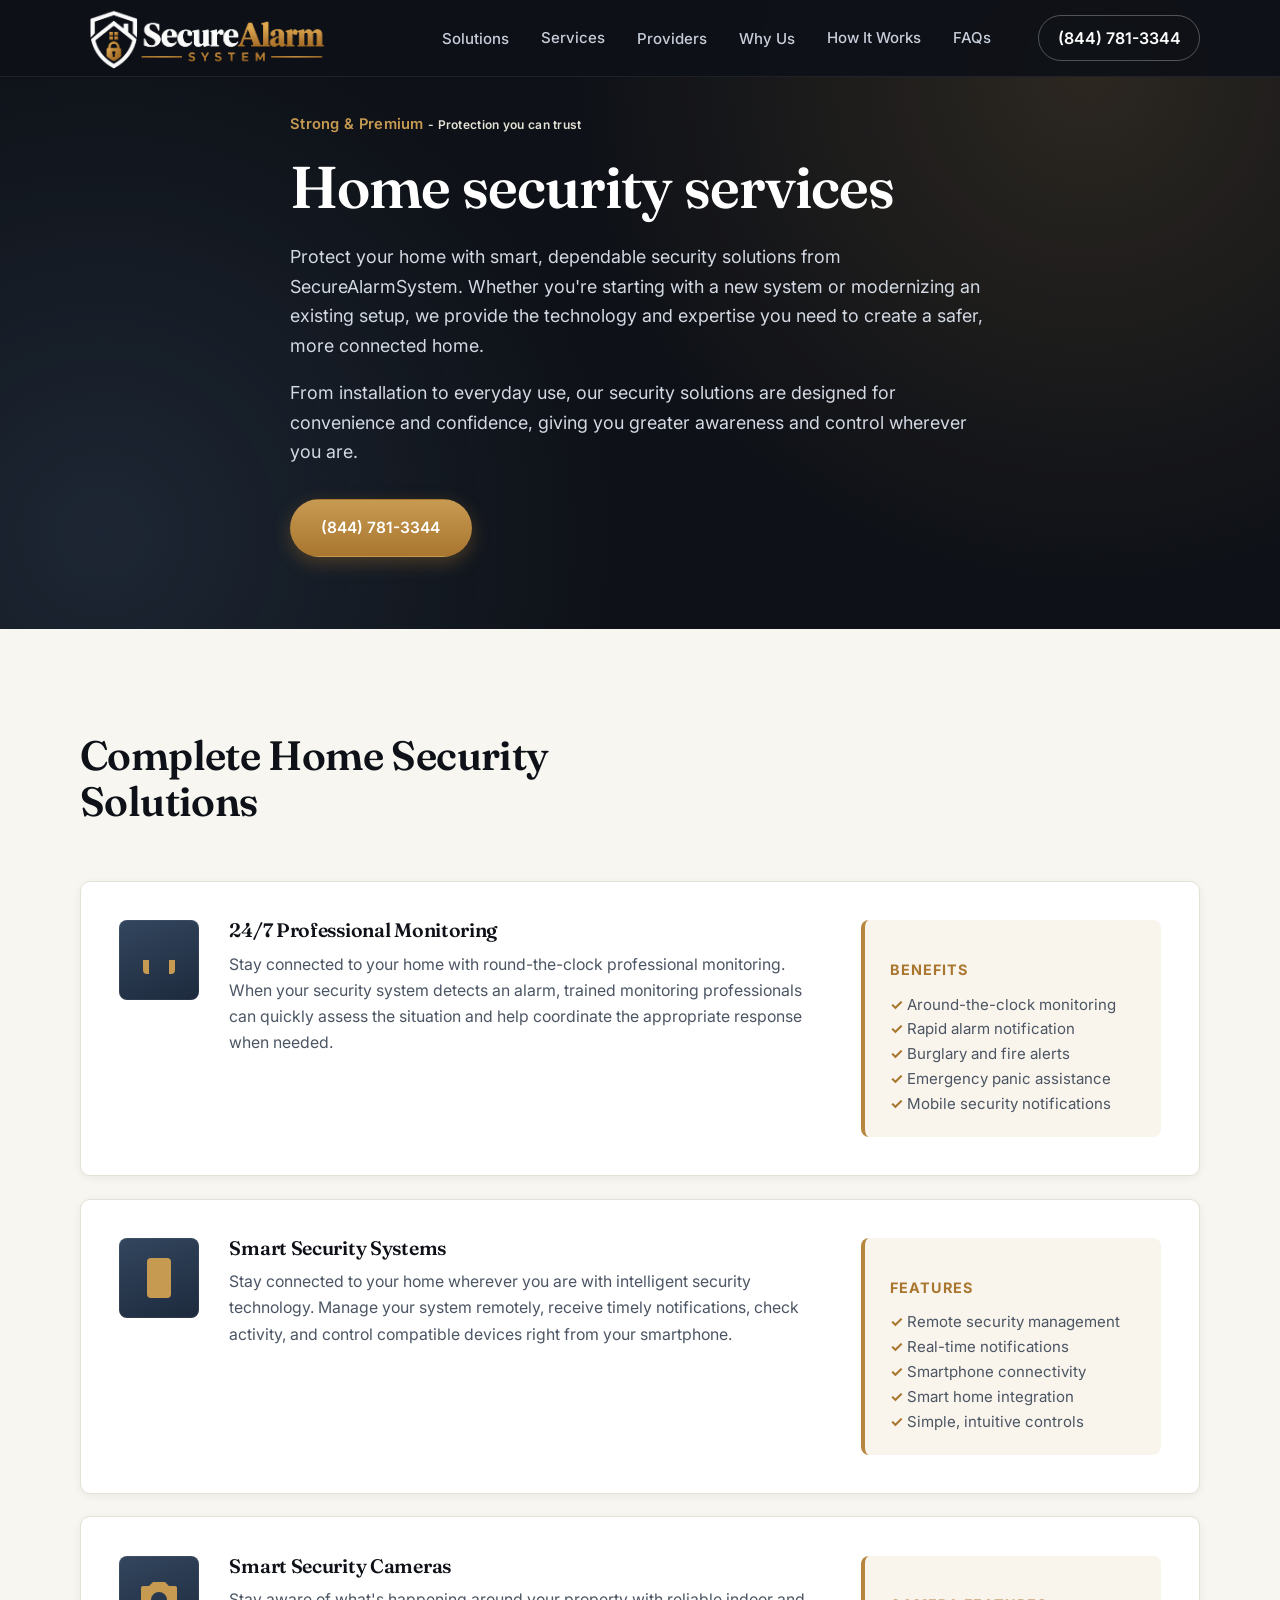
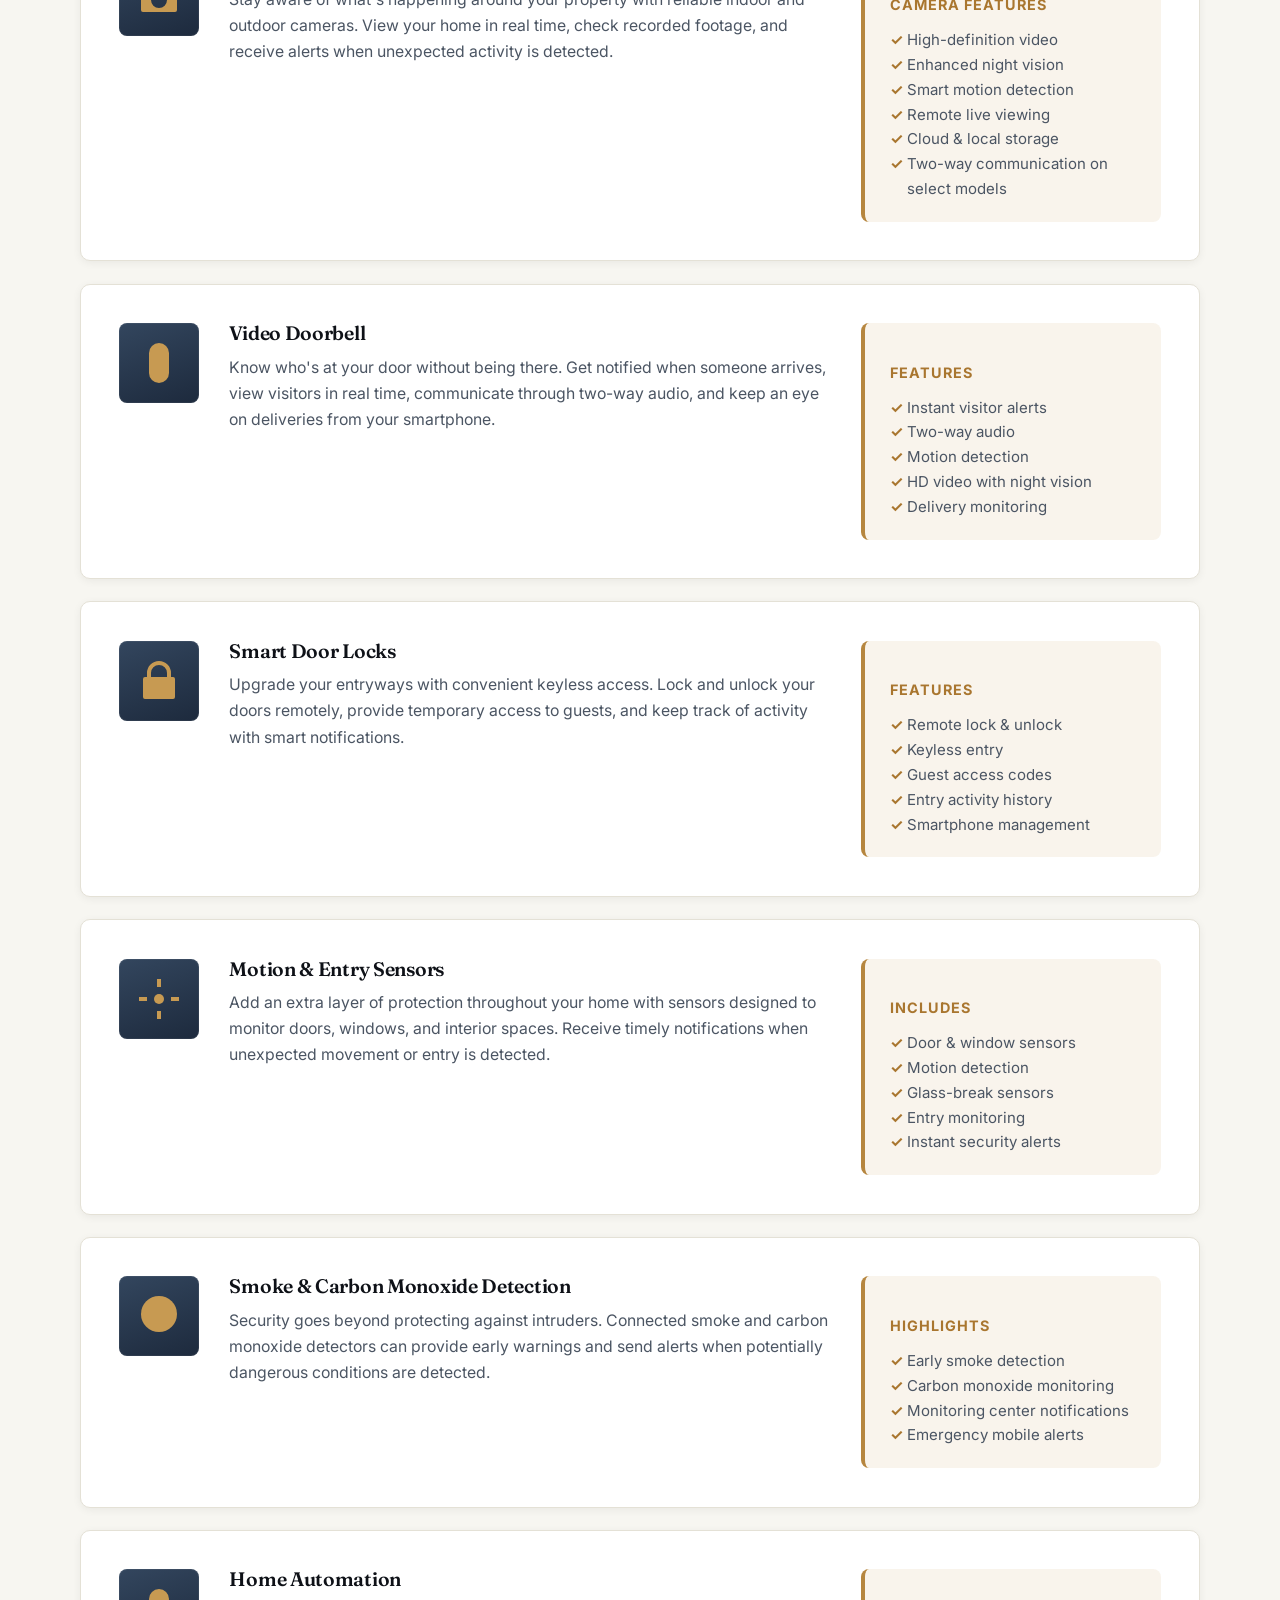
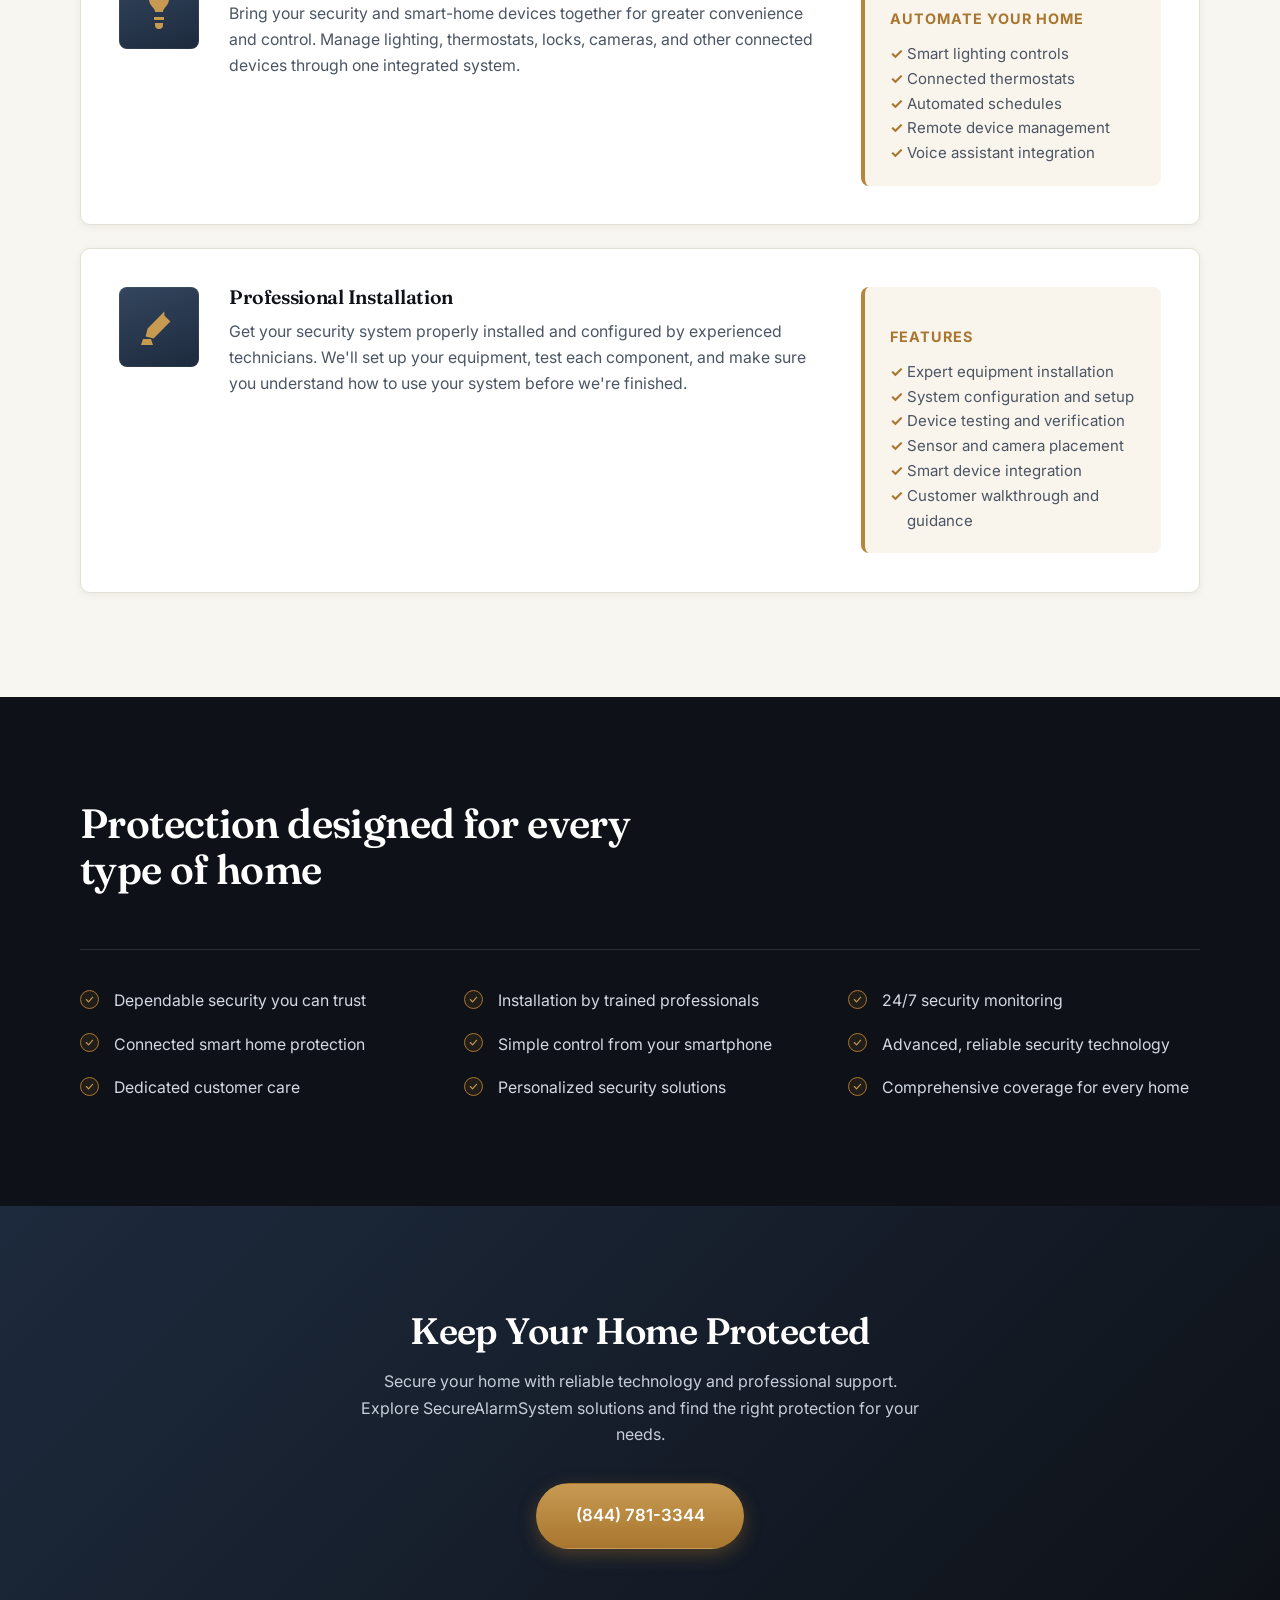
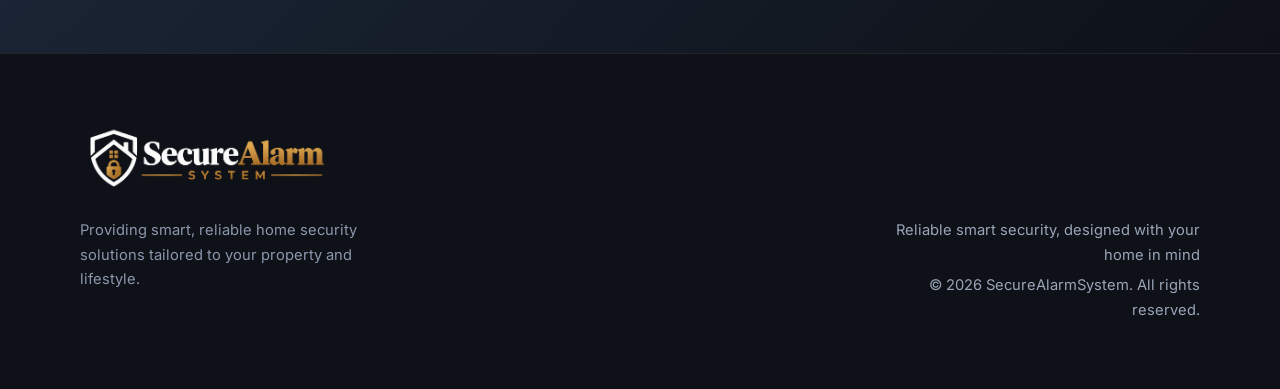
==== commit f0c915ab: "Final changes" ====
--- a/services.html
+++ b/services.html
@@ -333,7 +333,7 @@
   <!-- ============ FOOTER ============ -->
   <footer class="site-footer">
     <div class="section-inner footer-inner">
-      <a href="#" class="logo footer-logo"><img src="/assets/images/logo.png"/></a>
+      <a href="#" class="logo footer-logo"><img src="/assets/images/logo.png" width="250"/></a>
       <div class="parent">
         <div>
           <p>Providing smart, reliable home security solutions tailored to your property and lifestyle.</p>
--- a/assets/css/styles.css
+++ b/assets/css/styles.css
@@ -184,13 +184,14 @@
 
 /* ---------------- Header ---------------- */
 .site-header {
-  position: sticky;
+  position: fixed;
   top: 0;
   z-index: 100;
   background: rgba(14, 17, 23, .92);
   backdrop-filter: blur(10px);
   border-bottom: 1px solid rgba(255, 255, 255, .07);
   transition: box-shadow .2s ease, background .2s ease;
+  width: 100%;
 }
 
 .site-header.scrolled {
@@ -1543,6 +1544,15 @@
 
   .main-nav.open {
     transform: translateX(0);
+    height: 100vh;
+  }
+
+  .dropdown li a{
+    color: #fff !important;
+  }
+
+  .overflowYhidden{
+    overflow-y: hidden !important;
   }
 
   .main-nav>ul {
